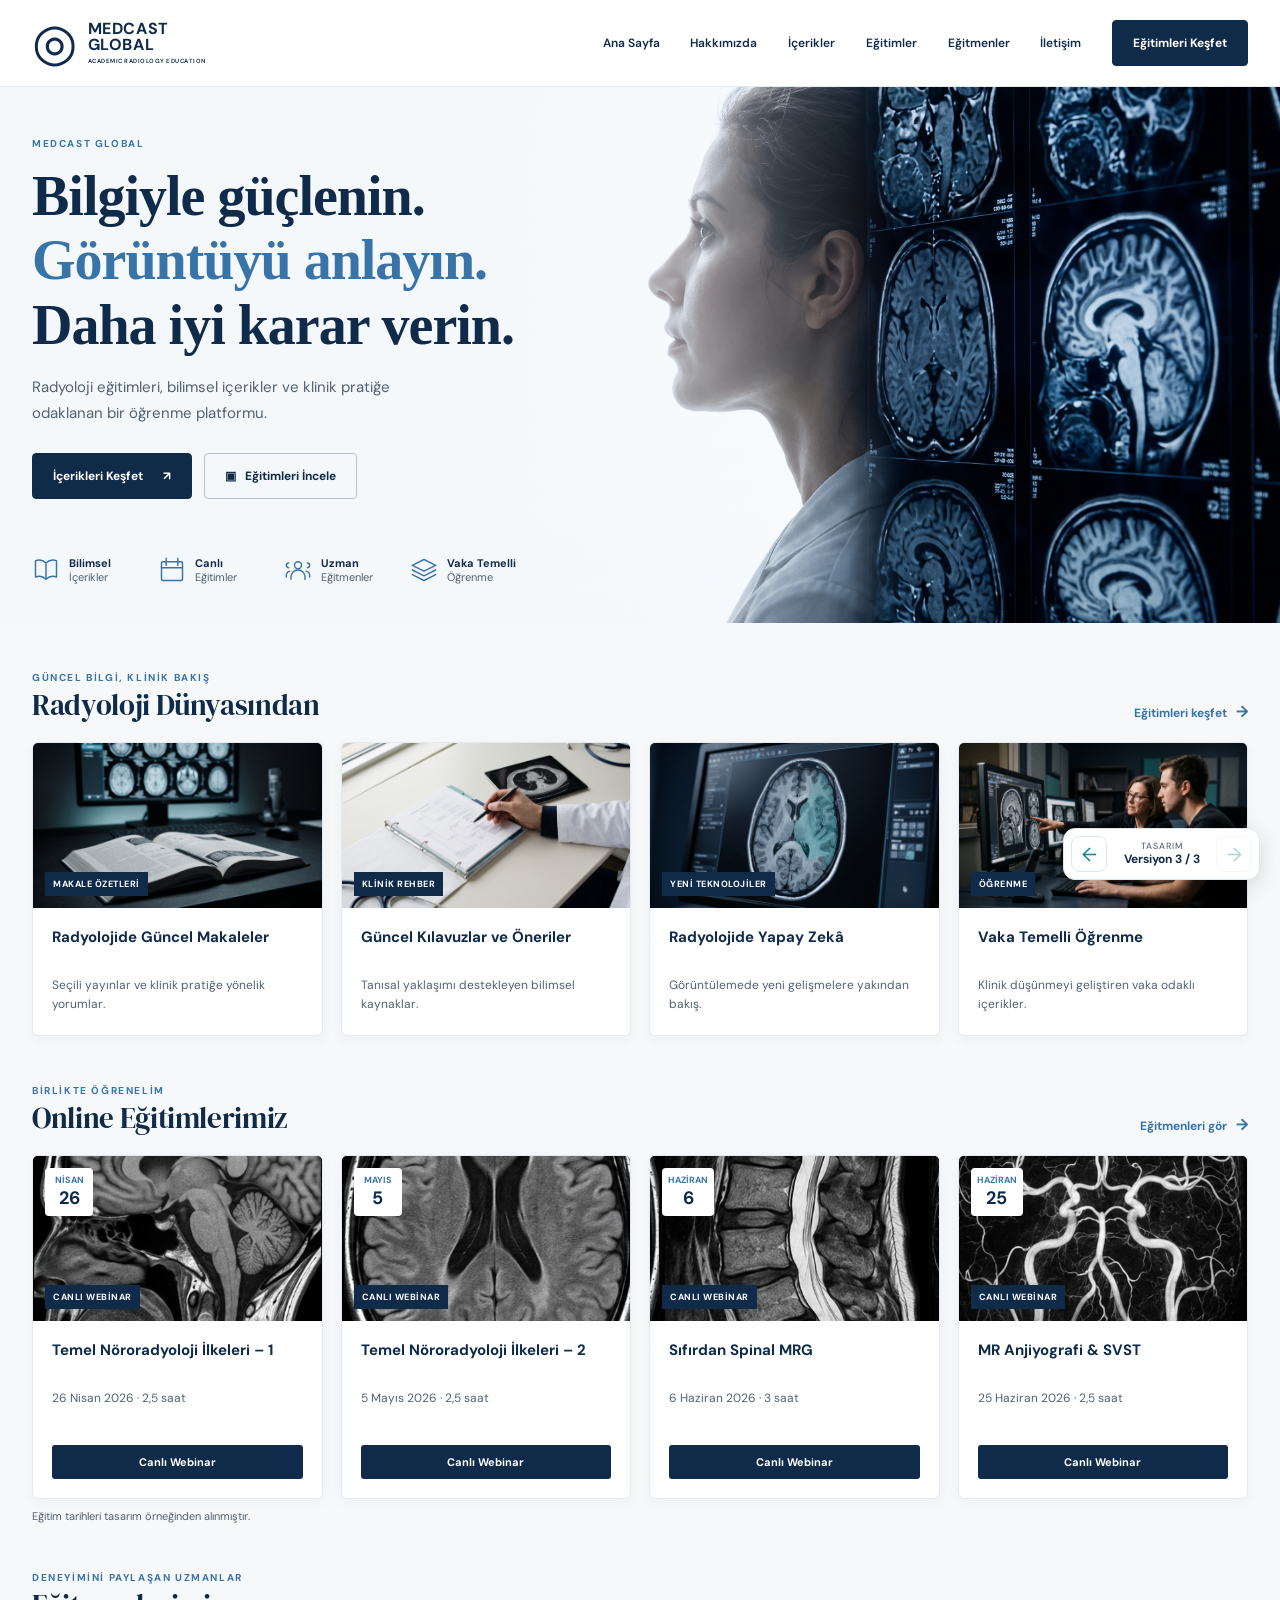
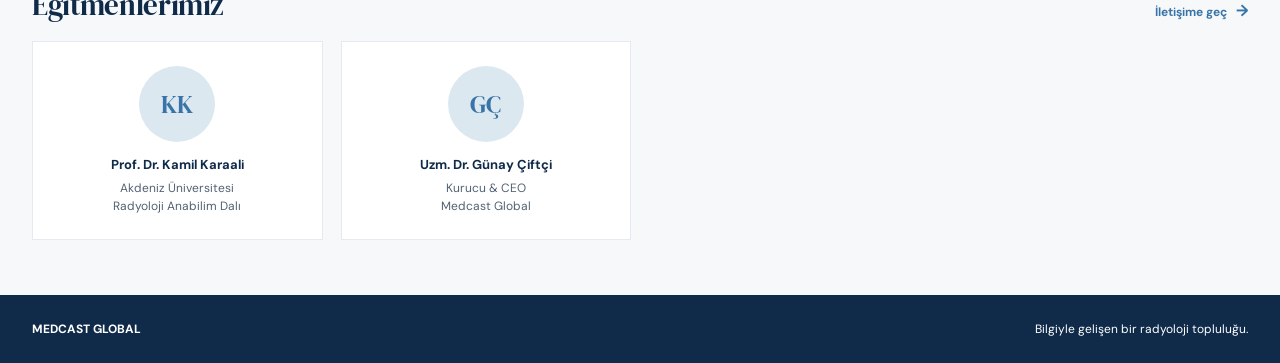
==== frontend/index.html @ 4f2e99a0 "Organize frontend and backend structure" ====
<!doctype html>
<html lang="tr" data-theme="v3">
<head>
  <meta charset="UTF-8">
  <meta name="viewport" content="width=device-width, initial-scale=1">
  <meta name="description" content="Hekimler için bilimsel ve vaka temelli radyoloji eğitimleri.">
  <title>Medcast Global | Akademik Radyoloji Eğitimleri</title>
  <link rel="preconnect" href="https://fonts.googleapis.com">
  <link rel="preconnect" href="https://fonts.gstatic.com" crossorigin>
  <link href="https://fonts.googleapis.com/css2?family=DM+Sans:wght@400;500;600;700&family=DM+Serif+Display:ital@0;1&display=swap" rel="stylesheet">
  <link rel="stylesheet" href="theme.css">
  <link rel="stylesheet" href="styles.css">
  <link rel="stylesheet" href="alternative.css">
</head>
<body>
  <header class="site-header">
    <div class="header-inner shell">
      <a class="brand" href="#anasayfa" aria-label="Medcast Global ana sayfa"><span class="brand-arc"></span><span class="brand-name">Medcast <strong>Global</strong><sup>®</sup></span><span class="brand-subtitle">ACADEMIC RADIOLOGY EDUCATION</span></a>
      <button class="menu-toggle" aria-label="Menüyü aç" aria-expanded="false"><span></span><span></span><span></span></button>
      <nav class="main-nav" aria-label="Ana menü">
        <a class="active" href="#anasayfa">Ana Sayfa</a><a href="#egitimler">Eğitimler <span>⌄</span></a><a href="#vakalar">Vaka Kütüphanesi</a><a href="#icerikler">Bilimsel İçerikler <span>⌄</span></a><a href="#etkinlikler">Etkinlikler <span>⌄</span></a><a href="#egitmenler">Eğitmenler</a><a href="#hakkimizda">Hakkımızda</a>
        <button class="search-toggle" aria-label="Ara"><span class="search-icon"></span></button><a class="button button-outline nav-button" href="#iletisim">Giriş Yap</a><a class="button button-primary nav-button" href="#iletisim">Üye Ol</a>
      </nav>
    </div>
  </header>

  <main id="anasayfa">
    <section class="hero">
      <div class="hero-image" role="img" aria-label="Radyoloji görüntülerini inceleyen hekim"></div>
      <div class="hero-wash"></div>
      <div class="hero-content shell"><div class="hero-copy"><p class="eyebrow">BİLGİDEN KLİNİK DENEYİME</p><h1>Radyolojide<br>Sistematik, Bilimsel ve<br>Vaka Temelli Eğitim</h1><p class="hero-description">Hekimler için, temel bilgiden ileri düzeye,<br>kanıta dayalı ve klinik pratiğe odaklı radyoloji eğitimleri.</p><div class="hero-actions"><a class="button button-primary" href="#egitimler">Eğitim Kataloğunu İncele <span>⟶</span></a><a class="button button-outline" href="#hakkimizda"><span class="play-icon">▷</span> Medcast’i Tanıyın</a></div></div></div>
      <div class="hero-signature"><em>Medcast Global<sup>®</sup></em><span>INTERNATIONAL<br>MEDICAL EDUCATION</span></div>
    </section>

    <section class="benefits" aria-label="Eğitim özellikleri"><div class="benefit-grid shell" id="benefits"></div></section>

    <section class="courses section-shell" id="egitimler"><div class="section-heading"><div><p class="section-kicker">ÖĞRENMEYE DEVAM EDİN</p><h2>Güncel Eğitimlerimiz</h2></div><a class="text-link" href="#course-list">Tüm Eğitimleri Gör <span>⟶</span></a></div><div class="course-wrap"><button class="slider-arrow previous" aria-label="Önceki eğitimler">←</button><div class="course-grid" id="course-list"></div><button class="slider-arrow next" aria-label="Sonraki eğitimler">→</button></div></section>

    <div class="content-grid section-shell">
      <section class="feature-card case-card" id="vakalar"><div class="card-heading"><span class="line-icon" data-icon="folder"></span><h2>Vaka Temelli Öğrenme</h2></div><div class="case-copy"><p>Gerçek klinik vakalarla tanısal düşünme, ayırıcı tanı ve raporlama becerilerinizi geliştirin.</p><a class="text-link" href="#iletisim">Vaka Kütüphanesine Git <span>⟶</span></a></div></section>
      <section class="feature-card events-card" id="etkinlikler"><div class="card-heading"><span class="line-icon" data-icon="calendar"></span><h2>Yaklaşan Etkinlikler</h2></div><div id="event-list"></div></section>
      <section class="feature-card science-card" id="icerikler"><div class="card-heading"><span class="line-icon" data-icon="book"></span><h2>Bilimsel İçerikler</h2></div><div class="science-copy"><ul><li>Seçili Makale Özetleri ve Klinik Yorumlar</li><li>Güncel Kılavuzlar ve Öneriler</li><li>Radyolojide Yapay Zekâ</li><li>Eğitim ve Öğrenme Stratejileri</li></ul><a class="text-link" href="#iletisim">Tüm İçerikleri Gör <span>⟶</span></a></div><div class="journal" aria-hidden="true"><i>Radiology</i><b>AJNR</b><em>RadioGraphics</em></div></section>
      <section class="feature-card teachers-card" id="egitmenler"><div class="card-heading"><span class="line-icon" data-icon="users"></span><h2>Eğitmenlerimiz</h2></div><div class="teacher-list" id="teacher-list"></div></section>
      <section class="feature-card certificate-card" id="hakkimizda"><div class="card-heading"><span class="line-icon" data-icon="award"></span><h2>Akreditasyon &amp; Sertifika</h2></div><p>Eğitimlerimizde katılım belgesi ve/veya<br>başarı sertifikası sunulmaktadır.</p><div class="certificate" aria-hidden="true"><small>Medcast Global</small><strong>Katılım Sertifikası</strong><span>✺</span></div></section>
    </div>
  </main>
  <footer id="iletisim"><div class="section-shell footer-inner"><span>Medcast Global <small>· Academic Radiology Education</small></span><span>Bilgiyle gelişen bir radyoloji topluluğu.</span></div></footer>
  <div class="alternative-site" id="alternative-site">
    <header class="alt-header"><div class="alt-container alt-header-inner">
      <a class="alt-brand" href="#alt-home"><span class="alt-brand-mark" aria-hidden="true">◎</span><span>MEDCAST<br>GLOBAL<small>ACADEMIC RADIOLOGY EDUCATION</small></span></a>
      <button class="alt-menu-toggle" type="button" aria-expanded="false" aria-controls="alt-nav" aria-label="Menüyü aç">☰</button>
      <nav class="alt-nav" id="alt-nav" aria-label="Alternatif ana menü"><a href="#alt-home">Ana Sayfa</a><a href="#alt-about">Hakkımızda</a><a href="#alt-articles">İçerikler</a><a href="#alt-webinars">Eğitimler</a><a href="#alt-faculty">Eğitmenler</a><a href="#alt-contact">İletişim</a><a class="alt-nav-cta" href="#alt-webinars">Eğitimleri Keşfet</a></nav>
    </div></header>
    <main id="alt-home">
      <section class="alt-hero" id="alt-about"><div class="alt-hero-image" role="img" aria-label="Radyoloji görüntülerini inceleyen hekim"></div><div class="alt-hero-overlay"></div><div class="alt-container alt-hero-inner"><div class="alt-hero-copy"><span class="alt-kicker">MEDCAST GLOBAL</span><h1 class="hero-title">Bilgiyle güçlenin.<br><span>Görüntüyü anlayın.</span><br>Daha iyi karar verin.</h1><p>Radyoloji eğitimleri, bilimsel içerikler ve klinik pratiğe odaklanan bir öğrenme platformu.</p><div class="alt-hero-actions"><a class="alt-button" href="#alt-articles">İçerikleri Keşfet <span>↗</span></a><a class="alt-button alt-button-light" href="#alt-webinars">▣ &nbsp; Eğitimleri İncele</a></div><div class="alt-highlights" id="alt-highlights"></div></div></div></section>
      <section class="alt-section alt-container" id="alt-articles"><div class="alt-section-heading"><div><span class="alt-kicker">GÜNCEL BİLGİ, KLİNİK BAKIŞ</span><h2>Radyoloji Dünyasından</h2></div><a href="#alt-webinars">Eğitimleri keşfet <span>→</span></a></div><div class="alt-card-grid" id="alt-article-list"></div></section>
      <section class="alt-section alt-container" id="alt-webinars"><div class="alt-section-heading"><div><span class="alt-kicker">BİRLİKTE ÖĞRENELİM</span><h2>Online Eğitimlerimiz</h2></div><a href="#alt-faculty">Eğitmenleri gör <span>→</span></a></div><div class="alt-card-grid" id="alt-course-list"></div><p class="alt-note">Eğitim tarihleri tasarım örneğinden alınmıştır.</p></section>
      <section class="alt-section alt-container alt-faculty" id="alt-faculty"><div class="alt-section-heading"><div><span class="alt-kicker">DENEYİMİNİ PAYLAŞAN UZMANLAR</span><h2>Eğitmenlerimiz</h2></div><a href="#alt-contact">İletişime geç <span>→</span></a></div><div class="alt-faculty-grid" id="alt-faculty-list"></div></section>
    </main>
    <footer class="alt-footer" id="alt-contact"><div class="alt-container"><strong>MEDCAST GLOBAL</strong><span>Bilgiyle gelişen bir radyoloji topluluğu.</span></div></footer>
  </div>
  <!-- Geçici tasarım karşılaştırma kontrolü -->
  <div class="version-switcher" role="group" aria-label="Tasarım sürümü seçimi">
    <button type="button" class="version-arrow" data-version-direction="-1" aria-label="Önceki sürüm">←</button>
    <div class="version-label"><small>TASARIM</small><strong aria-live="polite" id="version-label">Versiyon 3 / 3</strong></div>
    <button type="button" class="version-arrow" data-version-direction="1" aria-label="Sonraki sürüm">→</button>
  </div>
  <dialog class="search-dialog"><form method="dialog"><button class="close-search" aria-label="Kapat">×</button><label for="site-search">Ne aramıştınız?</label><div class="search-input-wrap"><input id="site-search" type="search" placeholder="Eğitim veya konu ara..." autocomplete="off"><button type="submit" aria-label="Ara">→</button></div><p class="search-hint">Eğitim başlıklarında arama yapın.</p><div class="search-results"></div></form></dialog>
  <script src="data.js"></script><script src="app.js"></script><script src="alternative.js"></script>
</body>
</html>
---- frontend/theme.css ----
/* Renk paleti: Farklı bir tema denemek için yalnızca bu değerleri değiştirin. */
:root {
  --color-heading: #142B45;        /* Başlıklar, menü yazıları ve footer */
  --color-primary: #087F8C;        /* Butonlar, bağlantılar ve aktif alanlar */
  --color-page: #F5F8FA;           /* Sayfa zemini */
  --color-surface: #FFFFFF;        /* Kartlar ve menü zemini */
  --color-text: #475569;           /* Açıklama metinleri */
  --color-border: #DFE7EC;         /* Çizgiler ve kart kenarları */
  --color-tag-background: #E4F3F3; /* Etiket zemini */

  /* Ana renklerden türetilen yardımcı renkler. */
  --color-on-primary: var(--color-surface);
  --color-primary-hover: color-mix(in srgb, var(--color-primary) 85%, var(--color-heading));
  --color-footer-muted: color-mix(in srgb, var(--color-surface) 70%, var(--color-heading));
}

/* Versiyon 1: ?nceki lacivert ve alt?n palet. */
:root[data-theme="v1"] {
  --color-heading: #121A29;
  --color-primary: #0C2342;
  --color-page: #F8F8F6;
  --color-surface: #FFFFFF;
  --color-text: #121A29;
  --color-border: #DEDEDB;
  --color-tag-background: #E4CBA1;
  --color-primary-hover: #1E3C60;
  --color-footer-muted: #BEC9D4;
  --color-accent: #9A8054;
}
---- frontend/styles.css ----
:root{--serif:'DM Serif Display',Georgia,serif;--sans:'DM Sans',Arial,sans-serif}*{box-sizing:border-box}html{scroll-behavior:smooth}body{margin:0;background:var(--color-page);color:var(--color-heading);font-family:var(--sans);font-size:14px}a{color:inherit;text-decoration:none}button,input{font:inherit}button{cursor:pointer}.shell{width:min(100% - 8%,1450px);margin:auto}.section-shell{width:min(100% - 4%,1480px);margin:auto}.site-header{height:76px;background:var(--color-surface);position:relative;z-index:5}.header-inner{height:100%;display:flex;align-items:center;justify-content:space-between;gap:35px}.brand{position:relative;display:flex;flex-direction:column;line-height:1;min-width:290px;padding-left:35px}.brand-arc{position:absolute;width:99px;height:34px;left:0;top:-3px;border-top:2px solid var(--color-primary);border-radius:100% 100% 0 0;transform:rotate(-23deg)}.brand-name{font:31px var(--serif);letter-spacing:-1.7px;white-space:nowrap}.brand-name strong{font-weight:400;color:var(--color-heading)}.brand-name sup{font:10px var(--sans);vertical-align:top;letter-spacing:0;margin-left:2px}.brand-subtitle{font-size:8px;letter-spacing:3.2px;margin-top:2px;white-space:nowrap}.main-nav{display:flex;align-items:center;justify-content:flex-end;gap:clamp(15px,2vw,32px);white-space:nowrap;font-family:Georgia,serif;font-size:13px}.main-nav>a:not(.button){padding:10px 0}.main-nav>a.active{border-bottom:2px solid var(--color-primary)}.main-nav a span{margin-left:3px}.button{display:inline-flex;justify-content:center;align-items:center;gap:14px;min-height:44px;padding:0 20px;border:1px solid var(--color-primary);border-radius:6px;font-family:Georgia,serif;font-weight:bold;font-size:13px;transition:background .2s,color .2s}.button-primary{background:var(--color-primary);color:var(--color-on-primary)}.button-primary:hover{background:var(--color-primary-hover);border-color:var(--color-primary-hover)}.button-outline{background:transparent;color:var(--color-primary);border-color:var(--color-primary)}.button-outline:hover{background:var(--color-tag-background)}.nav-button{min-height:36px;padding:0 17px;font-weight:400}.search-toggle{border:0;background:none;padding:8px}.search-icon{display:block;border:1.5px solid var(--color-heading);width:15px;height:15px;border-radius:50%;position:relative}.search-icon:after{content:'';position:absolute;width:7px;height:1.5px;background:var(--color-heading);transform:rotate(45deg);right:-5px;bottom:-3px}.menu-toggle{display:none}.hero{height:332px;position:relative;overflow:hidden;background:var(--color-page)}.hero-image{position:absolute;inset:0 0 0 34%;background:var(--color-heading) url('assets/radiology-hero.png') center 45%/cover no-repeat}.hero-wash{position:absolute;inset:0;background:linear-gradient(105deg,var(--color-page) 0%,var(--color-page) 33%,color-mix(in srgb, var(--color-page) 96%, transparent) 37%,color-mix(in srgb, var(--color-page) 18%, transparent) 49%,transparent 57%)}.hero-wash:before{content:'';position:absolute;left:-5%;top:-70%;height:180%;width:43%;border:1px solid rgba(255,255,255,.55);border-radius:50%;transform:rotate(35deg)}.hero-content{height:100%;position:relative;display:flex;align-items:center}.hero-copy{padding-left:2.4%;margin-top:-2px}.eyebrow,.section-kicker{font-size:9px;letter-spacing:2.2px;color:var(--color-primary);font-weight:700;margin:0 0 10px}.hero h1{font:clamp(34px,3vw,47px)/.99 var(--serif);letter-spacing:-1px;margin:0 0 18px}.hero-description{color:var(--color-text);font:16px/1.38 Georgia,serif;margin:0 0 22px}.hero-actions{display:flex;gap:14px}.hero-actions .button{min-height:42px}.hero-actions .button span:not(.play-icon){font-size:20px;font-weight:400}.play-icon{border:1px solid;border-radius:50%;width:16px;height:16px;line-height:14px;text-align:center;font-size:10px}.hero-signature{position:absolute;right:4%;bottom:26px;color:#fff;text-align:center;text-shadow:0 1px 5px #101927}.hero-signature em{display:block;font:italic 25px Georgia,serif}.hero-signature sup{font-size:8px}.hero-signature span{display:block;font-size:8px;letter-spacing:2px;line-height:1.6;margin-top:7px}.benefits{background:var(--color-surface);border-bottom:1px solid var(--color-border)}.benefit-grid{display:grid;grid-template-columns:repeat(5,1fr);min-height:77px;align-items:center}.benefit{display:flex;align-items:center;gap:14px;padding:0 22px;border-right:1px solid var(--color-border);min-height:39px}.benefit:first-child{padding-left:0}.benefit:last-child{border:0;padding-right:0}.benefit-icon,.line-icon{color:var(--color-primary);display:inline-flex;flex:none}.benefit-icon svg{width:34px;height:34px}.benefit h3{font:700 13px Georgia,serif;margin:0 0 5px;white-space:nowrap}.benefit p{color:var(--color-text);font:11px Georgia,serif;margin:0;white-space:nowrap}.courses{padding-top:18px}.section-heading{display:flex;justify-content:space-between;align-items:end;margin:0 30px 15px}.section-kicker{display:none}.section-heading h2,.card-heading h2{font:28px/1.05 var(--serif);margin:0;letter-spacing:-.3px}.text-link{color:var(--color-primary);font:700 12px Georgia,serif;white-space:nowrap}.text-link span{font-size:18px;margin-left:7px;font-weight:400}.text-link:hover{text-decoration:underline}.course-wrap{position:relative;margin:0 50px}.course-grid{display:grid;grid-auto-flow:column;grid-auto-columns:calc((100% - 48px)/5);gap:12px;overflow-x:auto;scrollbar-width:none;scroll-snap-type:x mandatory;padding-bottom:8px}.course-grid::-webkit-scrollbar{display:none}.course-card{scroll-snap-align:start;background:var(--color-surface);border:1px solid var(--color-border);border-radius:7px;overflow:hidden;box-shadow:0 3px 8px #00000012;min-width:0}.course-image{height:108px;position:relative;background-color:#171b21;background-image:url('assets/mri-courses.png');background-size:500% auto;background-repeat:no-repeat}.scan-0{background-position:0% center}.scan-1{background-position:25% center}.scan-2{background-position:50% center}.scan-3{background-position:75% center}.scan-4{background-position:100% center}.course-badge{position:absolute;bottom:7px;left:15px;background:var(--color-tag-background);border-radius:20px;padding:4px 12px;color:var(--color-primary);font:10px Georgia,serif}.course-info{padding:10px 15px 13px}.course-info h3{font:18px/1.05 var(--serif);margin:0 0 12px;min-height:39px}.course-meta{color:var(--color-text);display:flex;align-items:center;gap:10px;font:11px Georgia,serif;white-space:nowrap}.course-meta span{display:flex;align-items:center;gap:6px}.course-meta span+span{border-left:1px solid var(--color-border);padding-left:10px}.course-meta svg{width:15px;height:15px;color:var(--color-primary)}.slider-arrow{position:absolute;z-index:1;top:42%;width:34px;height:34px;border:1px solid var(--color-border);background:var(--color-surface);color:var(--color-primary);border-radius:50%;box-shadow:0 2px 5px #0002;font-size:17px}.previous{left:-54px}.next{right:-54px}.content-grid{display:grid;grid-template-columns:1.05fr .93fr 1.32fr;gap:14px;margin-top:19px;margin-bottom:22px}.feature-card{position:relative;overflow:hidden;min-height:150px;border:1px solid var(--color-border);border-radius:8px;background:var(--color-surface);padding:15px 20px}.card-heading{display:flex;align-items:center;gap:15px;position:relative;z-index:1}.card-heading h2{font-size:23px}.line-icon svg{width:25px;height:25px}.case-card{background:linear-gradient(90deg,var(--color-surface) 0%,var(--color-surface) 54%,transparent 85%),url('assets/mri-courses.png') 25% center/auto 180% no-repeat;background-color:var(--color-surface)}.case-copy{position:relative;z-index:1;width:60%;padding-left:41px}.case-copy p,.certificate-card p{color:var(--color-text);font:13px/1.25 Georgia,serif;margin:12px 0 14px}.events-card{padding-bottom:6px}.event-row{display:flex;align-items:center;justify-content:space-between;margin-left:40px;padding:8px 0;border-top:1px solid var(--color-border)}.event-row:first-child{margin-top:8px}.event-row strong{display:block;font:700 14px Georgia,serif}.event-row small{color:var(--color-text);display:block;font:12px Georgia,serif;margin-top:4px}.event-row small i{display:inline-block;height:12px;border-left:1px solid var(--color-border);margin:0 12px;vertical-align:middle}.event-arrow{font-size:25px;font-weight:300}.science-card{background:linear-gradient(105deg,var(--color-surface) 0%,var(--color-surface) 58%,var(--color-tag-background) 100%)}.science-copy{position:relative;z-index:1;padding-left:42px}.science-copy ul{color:var(--color-text);font:12px/1.5 Georgia,serif;padding-left:16px;margin:10px 0 8px}.journal{position:absolute;right:7%;top:23px;width:145px;height:175px;transform:rotate(11deg);background:var(--color-surface);box-shadow:5px 5px 8px #0003;display:flex;flex-direction:column;align-items:center;gap:13px;padding-top:14px;font-family:Georgia,serif}.journal i{font-size:21px}.journal b{font-size:20px;color:var(--color-heading)}.journal em{font-size:15px;color:var(--color-primary)}.teachers-card{grid-column:span 1;min-height:118px}.content-grid .teachers-card{grid-column:1 / 3}.teacher-list{display:flex;gap:45px;margin:5px 0 0 40px}.teacher{display:flex;align-items:center;gap:12px;min-width:0}.avatar{width:62px;height:62px;border-radius:50%;background:linear-gradient(135deg,var(--color-tag-background),var(--color-primary));color:var(--color-on-primary);display:grid;place-items:center;font:22px var(--serif);flex:none}.teacher strong{font:700 13px Georgia,serif}.teacher p{color:var(--color-text);font:12px/1.2 Georgia,serif;margin:4px 0 0}.certificate-card{grid-column:3;min-height:118px;background:linear-gradient(112deg,var(--color-surface) 0%,var(--color-surface) 55%,var(--color-heading) 55%,var(--color-heading) 100%)}.certificate-card p{margin:12px 0 0 40px}.certificate{position:absolute;right:9%;top:13px;background:var(--color-surface);border:4px double var(--color-primary);width:165px;height:115px;transform:rotate(-8deg);box-shadow:0 2px 8px #0004;display:flex;flex-direction:column;align-items:center;padding:10px;color:var(--color-heading);font-family:Georgia,serif}.certificate small{font-size:8px;font-style:italic}.certificate strong{font-size:12px;margin-top:12px}.certificate span{font-size:25px;color:var(--color-primary);margin-top:8px}footer{background:var(--color-heading);color:var(--color-on-primary);padding:22px 0}.footer-inner{display:flex;justify-content:space-between;gap:20px;font:12px Georgia,serif}.footer-inner small{color:var(--color-footer-muted)}.search-dialog{background:var(--color-surface);color:var(--color-heading);border:0;border-radius:10px;padding:35px;max-width:560px;width:calc(100% - 32px);box-shadow:0 20px 80px #0004}.search-dialog::backdrop{background:#101a28b5}.search-dialog label{display:block;font:28px var(--serif);margin-bottom:20px}.close-search{position:absolute;right:20px;top:12px;border:0;background:none;font-size:30px}.search-input-wrap{display:flex;border-bottom:1px solid var(--color-border)}.search-input-wrap input{border:0;outline:0;padding:12px 0;width:100%;font-size:16px}.search-input-wrap button{background:none;border:0;font-size:24px}.search-hint,.search-results p{color:var(--color-text);font-size:12px}.search-results a{display:flex;justify-content:space-between;padding:10px 0;border-bottom:1px solid var(--color-border)}.menu-toggle{border:0;background:none}
@media(max-width:1300px){.shell{width:94%}.header-inner{gap:15px}.brand{min-width:240px;padding-left:25px}.brand-name{font-size:26px}.brand-subtitle{font-size:7px;letter-spacing:2.5px}.main-nav{gap:15px;font-size:12px}.benefit{padding:0 12px;gap:8px}.benefit p{font-size:10px}.benefit h3{font-size:12px}.benefit-icon svg{width:28px}.course-meta{font-size:10px;gap:6px}.course-meta span+span{padding-left:6px}.course-info{padding:10px}.course-info h3{font-size:16px}.journal{right:2%}.science-copy{padding-left:30px}.science-copy ul{font-size:11px}}
@media(max-width:1000px){.site-header{height:68px}.menu-toggle{display:flex;flex-direction:column;gap:5px;padding:10px}.menu-toggle span{width:24px;height:2px;background:var(--color-heading)}.main-nav{display:none;position:absolute;top:68px;left:0;right:0;background:var(--color-surface);padding:20px 5%;box-shadow:0 10px 20px #0002;flex-wrap:wrap;justify-content:flex-start}.menu-open .main-nav{display:flex}.hero{height:340px}.hero-image{left:28%}.hero-wash{background:linear-gradient(90deg,var(--color-page) 0%,var(--color-page) 35%,color-mix(in srgb, var(--color-page) 85%, transparent) 49%,transparent 75%)}.benefit-grid{grid-template-columns:repeat(3,1fr);gap:15px;padding:15px 0}.benefit{border:0!important;padding:0!important}.course-grid{grid-auto-columns:calc((100% - 24px)/3)}.content-grid{grid-template-columns:1fr 1fr}.science-card{grid-column:span 2}.content-grid .teachers-card{grid-column:span 1}.teacher-list{gap:12px;flex-direction:column}.certificate-card{grid-column:span 1}.certificate{right:5%;opacity:.7}}
@media(max-width:600px){.shell,.section-shell{width:calc(100% - 32px)}.hero{height:auto;min-height:540px;display:flex;align-items:flex-start}.hero-image{inset:210px 0 0;background-position:58% center}.hero-wash{background:linear-gradient(180deg,var(--color-page) 0%,var(--color-page) 38%,color-mix(in srgb, var(--color-page) 20%, transparent) 65%,transparent 80%)}.hero-content{height:auto;padding-top:34px}.hero-copy{padding:0}.hero h1{font-size:35px}.hero-description{font-size:14px}.hero-description br{display:none}.hero-actions{gap:8px;flex-wrap:wrap}.hero-actions .button{font-size:11px;padding:0 12px}.hero-signature{bottom:20px}.benefit-grid{grid-template-columns:1fr 1fr;gap:18px}.benefit h3{white-space:normal}.benefit p{white-space:normal;line-height:1.3}.benefit-icon svg{width:25px;height:25px}.courses{padding-top:25px}.section-heading{margin:0 0 14px;align-items:center}.section-heading h2{font-size:25px}.section-heading .text-link{font-size:11px}.course-wrap{margin:0}.course-grid{grid-auto-columns:78%;gap:12px}.course-image{height:135px}.course-info h3{font-size:19px}.course-meta{font-size:12px}.slider-arrow{display:none}.content-grid{grid-template-columns:1fr;gap:12px;margin-top:16px}.feature-card,.science-card,.content-grid .teachers-card,.certificate-card{grid-column:auto;min-height:150px}.teacher-list{flex-direction:row;flex-wrap:wrap}.science-card{min-height:175px}.card-heading h2{font-size:22px}.certificate-card{min-height:150px}.footer-inner{flex-direction:column}.case-copy{width:70%}}

/* Versiyon 1'in ?zg?n dekoratif renkleri. */
[data-theme="v1"] .brand-arc { border-top-color: #A78450; }
[data-theme="v1"] .brand-name strong { color: #0C2342; }
[data-theme="v1"] .main-nav > a.active { border-bottom-color: #121A29; }
[data-theme="v1"] .button-outline { color: #121A29; border-color: #363C43; }
[data-theme="v1"] .button-outline:hover { background: #E8E7E3; }
[data-theme="v1"] .eyebrow, [data-theme="v1"] .section-kicker,
[data-theme="v1"] .benefit-icon, [data-theme="v1"] .line-icon { color: var(--color-accent); }
[data-theme="v1"] .text-link { color: #121A29; }
[data-theme="v1"] .course-meta svg { color: #826B46; }
[data-theme="v1"] .course-badge { color: #29251F; }
[data-theme="v1"] .hero-wash { background: linear-gradient(105deg,#F1F0ED 0%,#F1F0ED 33%,rgba(241,240,237,.96) 37%,rgba(241,240,237,.18) 49%,transparent 57%); }
[data-theme="v1"] .feature-card { background-color: #F8F8F7; }
[data-theme="v1"] .case-card { background: linear-gradient(90deg,#F1F0ED 0%,#F1F0ED 54%,transparent 85%),url('assets/mri-courses.png') 25% center/auto 180% no-repeat; background-color:#E5E4E1; }
[data-theme="v1"] .science-card { background: linear-gradient(105deg,#F7F7F6 0%,#F7F7F6 58%,#D8D8D7 100%); }
[data-theme="v1"] .certificate-card { background: linear-gradient(112deg,#EEEDEB 0%,#EEEDEB 55%,#182A3E 55%,#10243A 100%); }
[data-theme="v1"] .certificate { background:#FAF8F2; border-color:#B29B70; color:#38352F; }
[data-theme="v1"] .certificate span { color:#B69A59; }
[data-theme="v1"] .avatar { background:linear-gradient(135deg,#E1E0DC,#B9B8B4); }
[data-theme="v1"] .journal { background:#F0F0ED; }
[data-theme="v1"] .journal b { color:#34465B; }
[data-theme="v1"] .journal em { color:#9E4E49; }
[data-theme="v1"] footer { background:#0C2342; }
@media(max-width:1000px) { [data-theme="v1"] .hero-wash { background:linear-gradient(90deg,#F1F0ED 0%,#F1F0ED 35%,rgba(241,240,237,.85) 49%,transparent 75%); } }
@media(max-width:600px) { [data-theme="v1"] .hero-wash { background:linear-gradient(180deg,#F1F0ED 0%,#F1F0ED 38%,rgba(241,240,237,.2) 65%,transparent 80%); } }

/* Ge?ici s?r?m kar??la?t?rma kontrol?. */
.version-switcher{position:fixed;right:20px;bottom:20px;z-index:10;display:flex;align-items:center;gap:12px;padding:7px;background:var(--color-surface);color:var(--color-heading);border:1px solid var(--color-border);border-radius:12px;box-shadow:0 5px 22px #0002;font-family:var(--sans)}
.version-arrow{width:36px;height:36px;border:1px solid var(--color-border);border-radius:8px;background:var(--color-surface);color:var(--color-primary);font-size:19px;line-height:1}
.version-arrow:hover:not(:disabled){background:var(--color-tag-background)}
.version-arrow:disabled{opacity:.35;cursor:default}
.version-arrow:focus-visible{outline:2px solid var(--color-primary);outline-offset:2px}
.version-label{min-width:85px;text-align:center;line-height:1.25}
.version-label small{display:block;color:var(--color-text);font-size:9px;letter-spacing:1px}
.version-label strong{display:block;font-size:12px}
@media(max-width:600px){.version-switcher{right:12px;bottom:12px}}
---- frontend/alternative.css ----
/* Versiyon 3: ayrı tasarım. Ana palet ve yerleşim burada düzenlenebilir. */
:root[data-theme="v3"] {
  --alt-navy: #102b4a;
  --alt-blue: #3974a8;
  --alt-background: #f6f8fa;
  --alt-surface: #ffffff;
  --alt-text: #526272;
  --alt-border: #e4eaf0;
}
.alternative-site { display:none; }
[data-theme="v3"] body > .site-header,
[data-theme="v3"] body > #anasayfa,
[data-theme="v3"] body > #iletisim { display:none; }
[data-theme="v3"] .alternative-site { display:block; background:var(--alt-background); color:var(--alt-navy); }
.alt-container { width:min(100% - 64px, 1360px); margin-inline:auto; }
.alt-header { background:var(--alt-surface); border-bottom:1px solid var(--alt-border); position:relative; z-index:2; }
.alt-header-inner { min-height:86px; display:flex; align-items:center; justify-content:space-between; gap:40px; }
.alt-brand { display:flex; align-items:center; gap:10px; color:var(--alt-navy); font:700 16px/.95 var(--sans); letter-spacing:.6px; }
.alt-brand-mark { font:52px/.8 Georgia,serif; }
.alt-brand small { display:block; font:600 6px var(--sans); letter-spacing:.5px; margin-top:5px; white-space:nowrap; }
.alt-nav { display:flex; align-items:center; gap:clamp(16px,2.4vw,36px); font:600 12px var(--sans); }
.alt-nav a:not(.alt-nav-cta):hover { color:var(--alt-blue); }
.alt-nav-cta,.alt-button { display:inline-flex; align-items:center; justify-content:center; gap:20px; background:var(--alt-navy); color:#fff; padding:14px 20px; border:1px solid var(--alt-navy); border-radius:4px; font:700 12px var(--sans); }
.alt-nav-cta:hover,.alt-button:hover { background:var(--alt-blue); border-color:var(--alt-blue); }
.alt-menu-toggle { display:none; }
.alt-hero { position:relative; min-height:535px; overflow:hidden; background:#f1f5f8; }
.alt-hero-image { position:absolute; inset:0 0 0 34%; background:var(--alt-navy) url('assets/banner-v3.jpg') center/cover no-repeat; }
.alt-hero-overlay { position:absolute; inset:0; background:linear-gradient(90deg,#f5f8fa 0%,#f5f8fa 31%,rgba(245,248,250,.95) 39%,rgba(245,248,250,.25) 59%,transparent 70%); }
.alt-hero-inner { min-height:535px; position:relative; display:flex; align-items:center; }
.alt-hero-copy { max-width:630px; padding:50px 0 38px; }
.alt-kicker { display:block; color:var(--alt-blue); font:700 10px var(--sans); letter-spacing:1.6px; margin-bottom:14px; }
.alt-hero .hero-title { margin:0 0 18px; font-family:Georgia,"Times New Roman",serif; font-weight:700; font-size:56px; line-height:1.15; letter-spacing:-1px; }
.alt-hero h1 span { color:var(--alt-blue); }
.alt-hero-copy > p { max-width:425px; margin:0 0 27px; color:var(--alt-text); font:15px/1.7 var(--sans); }
.alt-hero-actions { display:flex; flex-wrap:wrap; gap:12px; }
.alt-button-light { background:transparent; color:var(--alt-navy); border-color:#b8c5d1; }
.alt-button-light:hover { color:#fff; }
.alt-highlights { display:grid; grid-template-columns:repeat(4,1fr); gap:20px; margin-top:57px; }
.alt-highlight { display:flex; align-items:center; gap:9px; min-width:0; }
.alt-highlight svg { width:28px; height:28px; flex:none; color:var(--alt-blue); }
.alt-highlight strong,.alt-highlight span { display:block; font:700 11px/1.3 var(--sans); }
.alt-highlight span { font-weight:400; color:var(--alt-text); }
.alt-section { padding-top:48px; }
.alt-section-heading { display:flex; justify-content:space-between; align-items:end; gap:20px; margin-bottom:20px; }
.alt-section-heading .alt-kicker { margin-bottom:6px; }
.alt-section-heading h2 { font:29px/1.1 var(--serif); margin:0; letter-spacing:-.35px; }
.alt-section-heading > a { font:700 12px var(--sans); color:var(--alt-blue); white-space:nowrap; }
.alt-section-heading > a span { margin-left:6px; font-size:16px; }
.alt-card-grid { display:grid; grid-template-columns:repeat(4,minmax(0,1fr)); gap:18px; }
.alt-card { overflow:hidden; background:var(--alt-surface); border:1px solid var(--alt-border); border-radius:6px; box-shadow:0 4px 14px #18354b0a; }
.alt-card-image { height:165px; position:relative; background-color:var(--alt-navy); background-image:url('assets/mri-courses.png'); background-size:500% auto; background-repeat:no-repeat; }
.alt-article-image { background-image:none; }
.alt-article-image img { display:block; width:100%; height:100%; object-fit:cover; }
.alt-image-label { position:absolute; bottom:12px; left:12px; padding:6px 8px; background:#102b4a; color:#fff; font:700 9px var(--sans); letter-spacing:.5px; }
.alt-card-body { padding:19px; }
.alt-card-body h3 { min-height:39px; margin:0 0 10px; font:700 15px/1.35 var(--sans); }
.alt-card-body p { min-height:40px; margin:0; color:var(--alt-text); font:12px/1.6 var(--sans); }
.alt-date { position:absolute; top:12px; left:12px; min-width:48px; padding:6px; background:#fff; color:var(--alt-blue); border-radius:4px; text-align:center; text-transform:uppercase; font:700 9px var(--sans); }
.alt-date strong { display:block; color:var(--alt-navy); font-size:18px; }
.alt-course-button { display:block; margin-top:16px; padding:10px; border-radius:3px; background:var(--alt-navy); color:white; text-align:center; font:700 11px var(--sans); }
.alt-note { margin:10px 0 0; color:var(--alt-text); font-size:11px; }
.alt-faculty { padding-bottom:55px; }
.alt-faculty-grid { display:grid; grid-template-columns:repeat(4,minmax(0,1fr)); gap:18px; }
.alt-faculty-card { padding:24px 16px; background:var(--alt-surface); border:1px solid var(--alt-border); text-align:center; }
.alt-avatar { display:grid; place-items:center; width:76px; height:76px; margin:0 auto 14px; border-radius:50%; background:#dce8f0; color:var(--alt-blue); font:25px var(--serif); }
.alt-faculty-card h3 { font:700 13px var(--sans); margin:0 0 6px; }
.alt-faculty-card p { color:var(--alt-text); font:12px/1.5 var(--sans); margin:0; }
.alt-footer { padding:26px 0; background:var(--alt-navy); color:white; }
.alt-footer > div { display:flex; justify-content:space-between; gap:20px; font:12px var(--sans); }
@media(max-width:1000px) {
  .alt-header-inner { min-height:72px; }
  .alt-menu-toggle { display:block; background:none; border:0; color:var(--alt-navy); font-size:24px; }
  .alt-nav { display:none; position:absolute; top:100%; left:0; right:0; padding:20px 32px; background:var(--alt-surface); box-shadow:0 10px 20px #0002; flex-wrap:wrap; }
  .alt-menu-toggle[aria-expanded="true"] + .alt-nav { display:flex; }
  .alt-card-grid { grid-template-columns:repeat(2,minmax(0,1fr)); }
  .alt-faculty-grid { grid-template-columns:repeat(2,minmax(0,1fr)); }
  .alt-hero-overlay { background:linear-gradient(90deg,#f5f8fa 0%,#f5f8fa 35%,rgba(245,248,250,.92) 50%,rgba(245,248,250,.05) 82%); }
}
@media(max-width:600px) {
  .alt-container { width:calc(100% - 36px); }
  .alt-hero,.alt-hero-inner { min-height:660px; }
  .alt-hero-inner { align-items:flex-start; }
  .alt-hero-image { inset:260px 0 0; background-position:60% center; }
  .alt-hero-overlay { background:linear-gradient(180deg,#f5f8fa 0%,#f5f8fa 37%,rgba(245,248,250,.55) 57%,rgba(245,248,250,.9) 80%,#f5f8fa 100%); }
  .alt-hero-copy { padding-top:36px; width:100%; }
  .alt-hero .hero-title { font-size:37px; }
  .alt-hero-copy > p { font-size:13px; }
  .alt-button { font-size:11px; padding:12px; }
  .alt-highlights { position:absolute; left:0; right:0; bottom:28px; grid-template-columns:repeat(2,1fr); margin:0; gap:14px; }
  .alt-section { padding-top:36px; }
  .alt-section-heading h2 { font-size:24px; }
  .alt-section-heading > a { font-size:10px; }
  .alt-card-grid { gap:10px; }
  .alt-card-image { height:110px; }
  .alt-card-body { padding:12px; }
  .alt-card-body h3 { font-size:13px; }
  .alt-card-body p { font-size:11px; }
  .alt-faculty { padding-bottom:40px; }
  .alt-footer > div { flex-direction:column; }
}
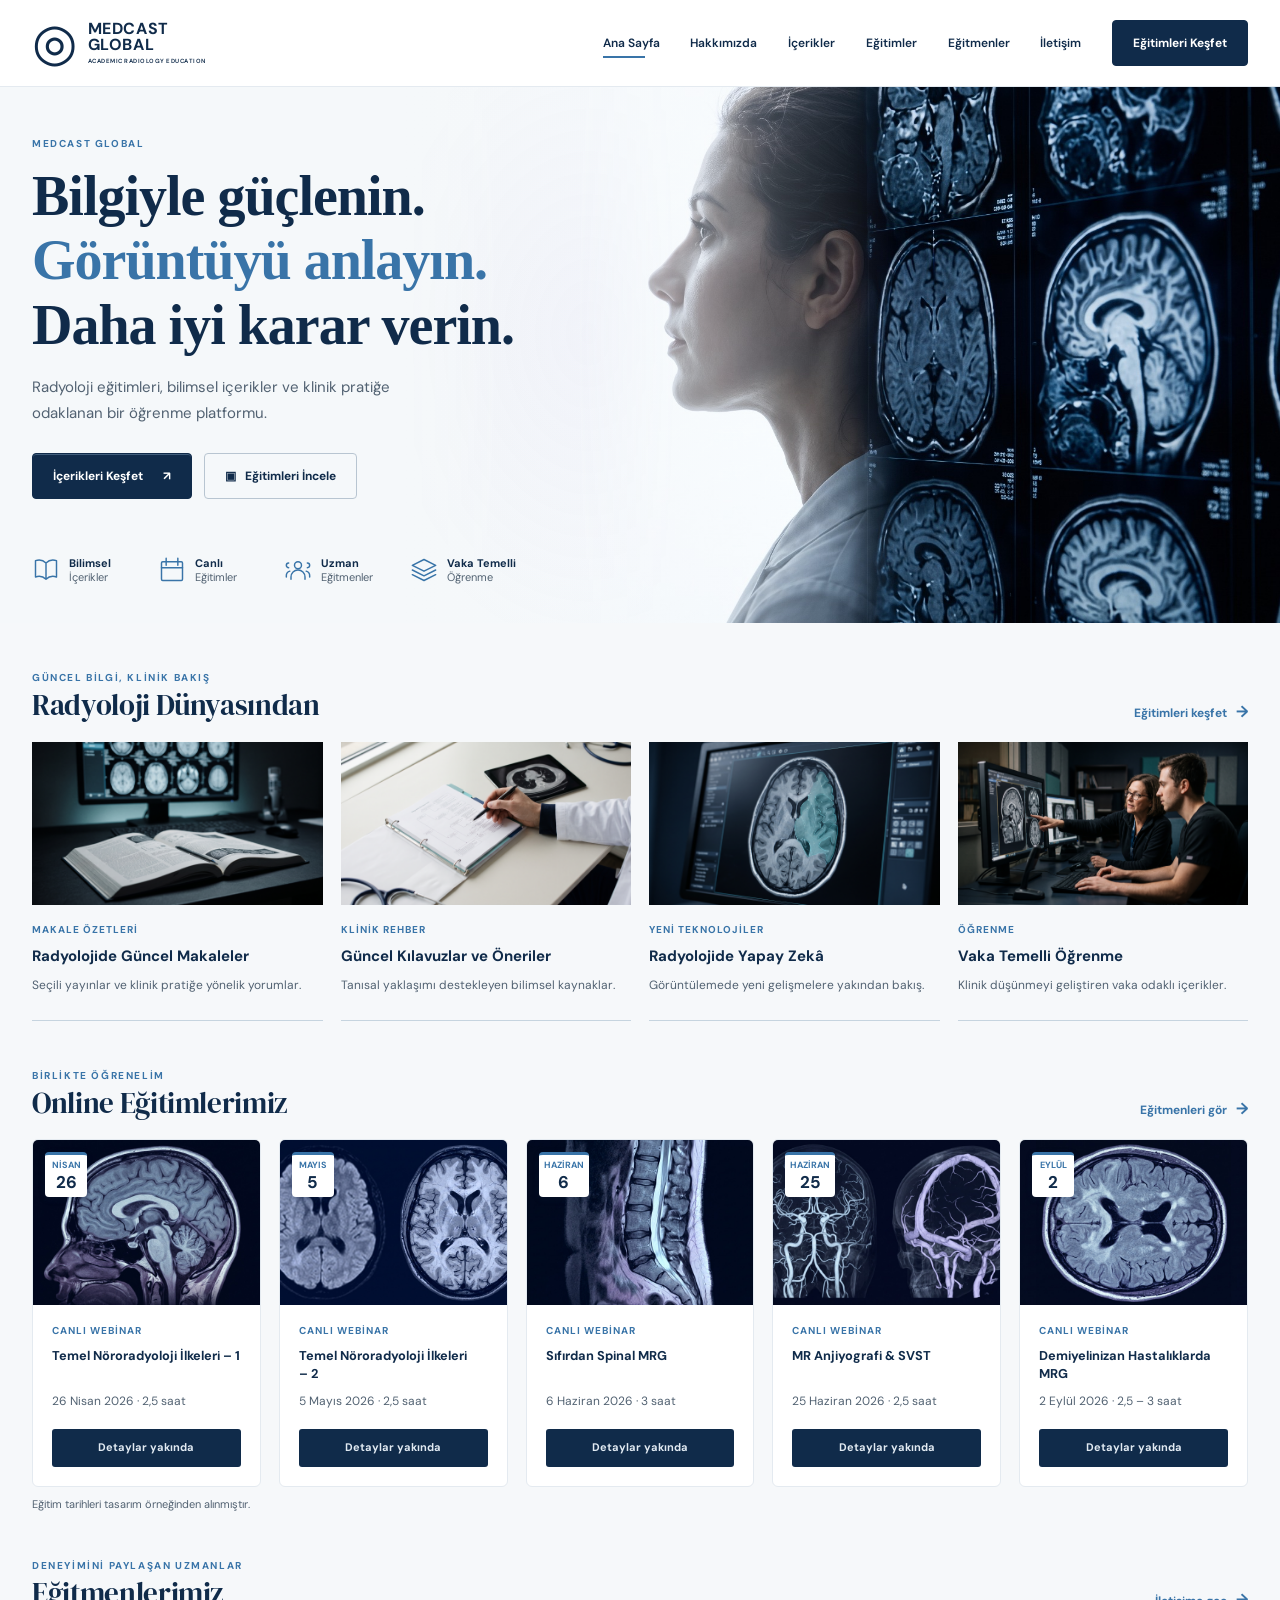
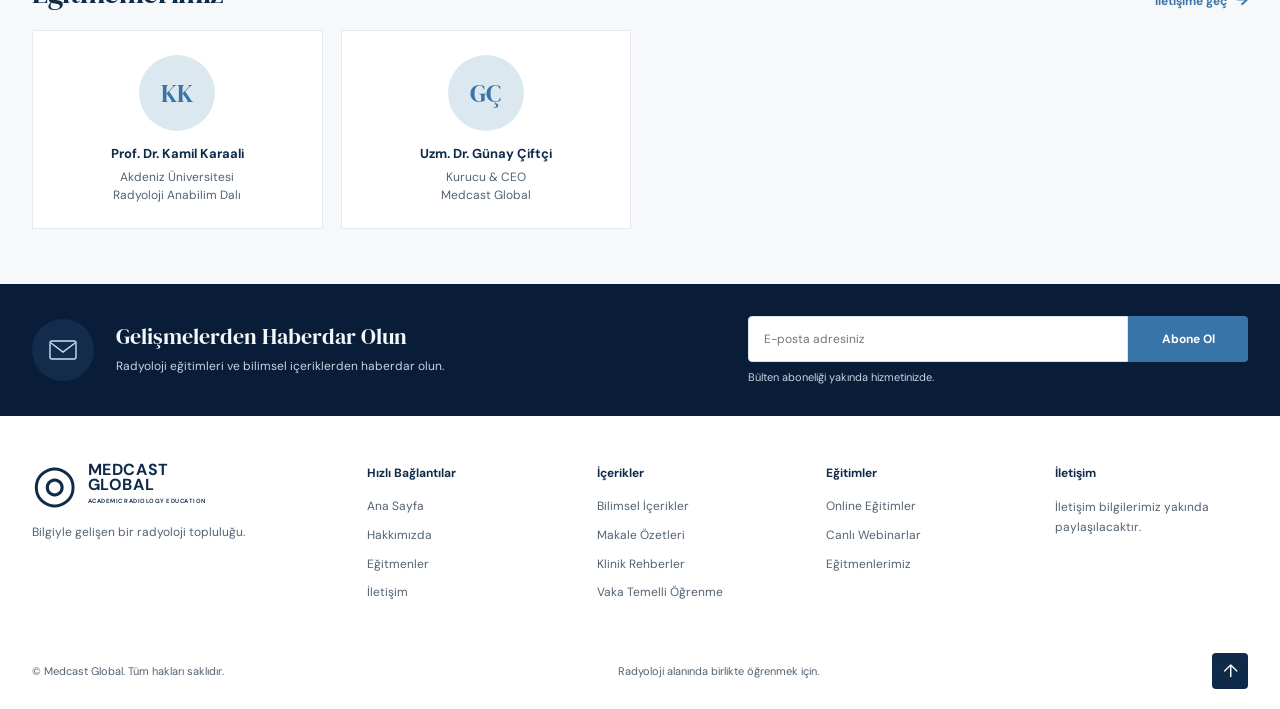
==== commit 500f13bf: "Ana sayfa tasarımını ve alt bilgiyi güncelle" ====
--- a/frontend/index.html
+++ b/frontend/index.html
@@ -49,21 +49,38 @@
     <header class="alt-header"><div class="alt-container alt-header-inner">
       <a class="alt-brand" href="#alt-home"><span class="alt-brand-mark" aria-hidden="true">◎</span><span>MEDCAST<br>GLOBAL<small>ACADEMIC RADIOLOGY EDUCATION</small></span></a>
       <button class="alt-menu-toggle" type="button" aria-expanded="false" aria-controls="alt-nav" aria-label="Menüyü aç">☰</button>
-      <nav class="alt-nav" id="alt-nav" aria-label="Alternatif ana menü"><a href="#alt-home">Ana Sayfa</a><a href="#alt-about">Hakkımızda</a><a href="#alt-articles">İçerikler</a><a href="#alt-webinars">Eğitimler</a><a href="#alt-faculty">Eğitmenler</a><a href="#alt-contact">İletişim</a><a class="alt-nav-cta" href="#alt-webinars">Eğitimleri Keşfet</a></nav>
+      <nav class="alt-nav" id="alt-nav" aria-label="Alternatif ana menü"><a href="#alt-home" aria-current="location">Ana Sayfa</a><a href="#alt-about">Hakkımızda</a><a href="#alt-articles">İçerikler</a><a href="#alt-webinars">Eğitimler</a><a href="#alt-faculty">Eğitmenler</a><a href="#alt-contact">İletişim</a><a class="alt-nav-cta" href="#alt-webinars">Eğitimleri Keşfet</a></nav>
     </div></header>
     <main id="alt-home">
-      <section class="alt-hero" id="alt-about"><div class="alt-hero-image" role="img" aria-label="Radyoloji görüntülerini inceleyen hekim"></div><div class="alt-hero-overlay"></div><div class="alt-container alt-hero-inner"><div class="alt-hero-copy"><span class="alt-kicker">MEDCAST GLOBAL</span><h1 class="hero-title">Bilgiyle güçlenin.<br><span>Görüntüyü anlayın.</span><br>Daha iyi karar verin.</h1><p>Radyoloji eğitimleri, bilimsel içerikler ve klinik pratiğe odaklanan bir öğrenme platformu.</p><div class="alt-hero-actions"><a class="alt-button" href="#alt-articles">İçerikleri Keşfet <span>↗</span></a><a class="alt-button alt-button-light" href="#alt-webinars">▣ &nbsp; Eğitimleri İncele</a></div><div class="alt-highlights" id="alt-highlights"></div></div></div></section>
+      <section class="alt-hero" id="alt-about"><div class="alt-hero-image" role="img" aria-label="Radyoloji görüntülerini inceleyen hekim"><div class="alt-scan-mask" aria-hidden="true"><span class="alt-scan-line"></span></div></div><div class="alt-hero-overlay"></div><div class="alt-container alt-hero-inner"><div class="alt-hero-copy"><span class="alt-kicker">MEDCAST GLOBAL</span><h1 class="hero-title">Bilgiyle güçlenin.<br><span class="hero-title-emphasis">Görüntüyü anlayın.</span><br>Daha iyi karar verin.</h1><p>Radyoloji eğitimleri, bilimsel içerikler ve klinik pratiğe odaklanan bir öğrenme platformu.</p><div class="alt-hero-actions"><a class="alt-button alt-button-primary" href="#alt-articles">İçerikleri Keşfet <span aria-hidden="true">↗</span></a><a class="alt-button alt-button-light" href="#alt-webinars">▣ &nbsp; Eğitimleri İncele</a></div><div class="alt-highlights" id="alt-highlights"></div></div></div></section>
       <section class="alt-section alt-container" id="alt-articles"><div class="alt-section-heading"><div><span class="alt-kicker">GÜNCEL BİLGİ, KLİNİK BAKIŞ</span><h2>Radyoloji Dünyasından</h2></div><a href="#alt-webinars">Eğitimleri keşfet <span>→</span></a></div><div class="alt-card-grid" id="alt-article-list"></div></section>
-      <section class="alt-section alt-container" id="alt-webinars"><div class="alt-section-heading"><div><span class="alt-kicker">BİRLİKTE ÖĞRENELİM</span><h2>Online Eğitimlerimiz</h2></div><a href="#alt-faculty">Eğitmenleri gör <span>→</span></a></div><div class="alt-card-grid" id="alt-course-list"></div><p class="alt-note">Eğitim tarihleri tasarım örneğinden alınmıştır.</p></section>
+      <section class="alt-section alt-webinars" id="alt-webinars"><div class="alt-container"><div class="alt-section-heading"><div><span class="alt-kicker">BİRLİKTE ÖĞRENELİM</span><h2>Online Eğitimlerimiz</h2></div><a href="#alt-faculty">Eğitmenleri gör <span>→</span></a></div><div class="alt-card-grid" id="alt-course-list"></div><p class="alt-note">Eğitim tarihleri tasarım örneğinden alınmıştır.</p></div></section>
       <section class="alt-section alt-container alt-faculty" id="alt-faculty"><div class="alt-section-heading"><div><span class="alt-kicker">DENEYİMİNİ PAYLAŞAN UZMANLAR</span><h2>Eğitmenlerimiz</h2></div><a href="#alt-contact">İletişime geç <span>→</span></a></div><div class="alt-faculty-grid" id="alt-faculty-list"></div></section>
     </main>
-    <footer class="alt-footer" id="alt-contact"><div class="alt-container"><strong>MEDCAST GLOBAL</strong><span>Bilgiyle gelişen bir radyoloji topluluğu.</span></div></footer>
-  </div>
-  <!-- Geçici tasarım karşılaştırma kontrolü -->
-  <div class="version-switcher" role="group" aria-label="Tasarım sürümü seçimi">
-    <button type="button" class="version-arrow" data-version-direction="-1" aria-label="Önceki sürüm">←</button>
-    <div class="version-label"><small>TASARIM</small><strong aria-live="polite" id="version-label">Versiyon 3 / 3</strong></div>
-    <button type="button" class="version-arrow" data-version-direction="1" aria-label="Sonraki sürüm">→</button>
+    <section class="alt-newsletter" aria-labelledby="newsletter-title">
+      <div class="alt-container alt-newsletter-inner">
+        <div class="alt-newsletter-intro">
+          <span class="alt-newsletter-icon" aria-hidden="true"><svg viewBox="0 0 32 32" fill="none" stroke="currentColor" stroke-width="1.4"><rect x="3" y="7" width="26" height="18" rx="2"/><path d="m4 9 12 9L28 9"/></svg></span>
+          <div><h2 id="newsletter-title">Gelişmelerden Haberdar Olun</h2><p>Radyoloji eğitimleri ve bilimsel içeriklerden haberdar olun.</p></div>
+        </div>
+        <div class="alt-newsletter-signup" aria-describedby="newsletter-status">
+          <div class="alt-newsletter-fields"><label class="visually-hidden" for="newsletter-email">E-posta adresiniz</label><input id="newsletter-email" type="email" placeholder="E-posta adresiniz" disabled><button type="button" disabled>Abone Ol</button></div>
+          <p id="newsletter-status">Bülten aboneliği yakında hizmetinizde.</p>
+        </div>
+      </div>
+    </section>
+    <footer class="alt-footer" id="alt-contact">
+      <div class="alt-container">
+        <div class="alt-footer-grid">
+          <div class="alt-footer-brand"><a class="alt-brand" href="#alt-home"><span class="alt-brand-mark" aria-hidden="true">◎</span><span>MEDCAST<br>GLOBAL<small>ACADEMIC RADIOLOGY EDUCATION</small></span></a><p>Bilgiyle gelişen bir radyoloji topluluğu.</p></div>
+          <nav class="alt-footer-column" aria-label="Hızlı bağlantılar"><h2>Hızlı Bağlantılar</h2><a href="#alt-home">Ana Sayfa</a><a href="#alt-about">Hakkımızda</a><a href="#alt-faculty">Eğitmenler</a><a href="#alt-contact">İletişim</a></nav>
+          <nav class="alt-footer-column" aria-label="İçerikler"><h2>İçerikler</h2><a href="#alt-articles">Bilimsel İçerikler</a><a href="#alt-articles">Makale Özetleri</a><a href="#alt-articles">Klinik Rehberler</a><a href="#alt-articles">Vaka Temelli Öğrenme</a></nav>
+          <nav class="alt-footer-column" aria-label="Eğitimler"><h2>Eğitimler</h2><a href="#alt-webinars">Online Eğitimler</a><a href="#alt-webinars">Canlı Webinarlar</a><a href="#alt-faculty">Eğitmenlerimiz</a></nav>
+          <div class="alt-footer-column"><h2>İletişim</h2><p>İletişim bilgilerimiz yakında paylaşılacaktır.</p></div>
+        </div>
+        <div class="alt-footer-bottom"><small>© Medcast Global. Tüm hakları saklıdır.</small><span>Radyoloji alanında birlikte öğrenmek için.</span><a href="#alt-home" class="alt-back-to-top" aria-label="Sayfanın başına dön">↑</a></div>
+      </div>
+    </footer>
   </div>
   <dialog class="search-dialog"><form method="dialog"><button class="close-search" aria-label="Kapat">×</button><label for="site-search">Ne aramıştınız?</label><div class="search-input-wrap"><input id="site-search" type="search" placeholder="Eğitim veya konu ara..." autocomplete="off"><button type="submit" aria-label="Ara">→</button></div><p class="search-hint">Eğitim başlıklarında arama yapın.</p><div class="search-results"></div></form></dialog>
   <script src="data.js"></script><script src="app.js"></script><script src="alternative.js"></script>
--- a/frontend/styles.css
+++ b/frontend/styles.css
@@ -1,4 +1,4 @@
-:root{--serif:'DM Serif Display',Georgia,serif;--sans:'DM Sans',Arial,sans-serif}*{box-sizing:border-box}html{scroll-behavior:smooth}body{margin:0;background:var(--color-page);color:var(--color-heading);font-family:var(--sans);font-size:14px}a{color:inherit;text-decoration:none}button,input{font:inherit}button{cursor:pointer}.shell{width:min(100% - 8%,1450px);margin:auto}.section-shell{width:min(100% - 4%,1480px);margin:auto}.site-header{height:76px;background:var(--color-surface);position:relative;z-index:5}.header-inner{height:100%;display:flex;align-items:center;justify-content:space-between;gap:35px}.brand{position:relative;display:flex;flex-direction:column;line-height:1;min-width:290px;padding-left:35px}.brand-arc{position:absolute;width:99px;height:34px;left:0;top:-3px;border-top:2px solid var(--color-primary);border-radius:100% 100% 0 0;transform:rotate(-23deg)}.brand-name{font:31px var(--serif);letter-spacing:-1.7px;white-space:nowrap}.brand-name strong{font-weight:400;color:var(--color-heading)}.brand-name sup{font:10px var(--sans);vertical-align:top;letter-spacing:0;margin-left:2px}.brand-subtitle{font-size:8px;letter-spacing:3.2px;margin-top:2px;white-space:nowrap}.main-nav{display:flex;align-items:center;justify-content:flex-end;gap:clamp(15px,2vw,32px);white-space:nowrap;font-family:Georgia,serif;font-size:13px}.main-nav>a:not(.button){padding:10px 0}.main-nav>a.active{border-bottom:2px solid var(--color-primary)}.main-nav a span{margin-left:3px}.button{display:inline-flex;justify-content:center;align-items:center;gap:14px;min-height:44px;padding:0 20px;border:1px solid var(--color-primary);border-radius:6px;font-family:Georgia,serif;font-weight:bold;font-size:13px;transition:background .2s,color .2s}.button-primary{background:var(--color-primary);color:var(--color-on-primary)}.button-primary:hover{background:var(--color-primary-hover);border-color:var(--color-primary-hover)}.button-outline{background:transparent;color:var(--color-primary);border-color:var(--color-primary)}.button-outline:hover{background:var(--color-tag-background)}.nav-button{min-height:36px;padding:0 17px;font-weight:400}.search-toggle{border:0;background:none;padding:8px}.search-icon{display:block;border:1.5px solid var(--color-heading);width:15px;height:15px;border-radius:50%;position:relative}.search-icon:after{content:'';position:absolute;width:7px;height:1.5px;background:var(--color-heading);transform:rotate(45deg);right:-5px;bottom:-3px}.menu-toggle{display:none}.hero{height:332px;position:relative;overflow:hidden;background:var(--color-page)}.hero-image{position:absolute;inset:0 0 0 34%;background:var(--color-heading) url('assets/radiology-hero.png') center 45%/cover no-repeat}.hero-wash{position:absolute;inset:0;background:linear-gradient(105deg,var(--color-page) 0%,var(--color-page) 33%,color-mix(in srgb, var(--color-page) 96%, transparent) 37%,color-mix(in srgb, var(--color-page) 18%, transparent) 49%,transparent 57%)}.hero-wash:before{content:'';position:absolute;left:-5%;top:-70%;height:180%;width:43%;border:1px solid rgba(255,255,255,.55);border-radius:50%;transform:rotate(35deg)}.hero-content{height:100%;position:relative;display:flex;align-items:center}.hero-copy{padding-left:2.4%;margin-top:-2px}.eyebrow,.section-kicker{font-size:9px;letter-spacing:2.2px;color:var(--color-primary);font-weight:700;margin:0 0 10px}.hero h1{font:clamp(34px,3vw,47px)/.99 var(--serif);letter-spacing:-1px;margin:0 0 18px}.hero-description{color:var(--color-text);font:16px/1.38 Georgia,serif;margin:0 0 22px}.hero-actions{display:flex;gap:14px}.hero-actions .button{min-height:42px}.hero-actions .button span:not(.play-icon){font-size:20px;font-weight:400}.play-icon{border:1px solid;border-radius:50%;width:16px;height:16px;line-height:14px;text-align:center;font-size:10px}.hero-signature{position:absolute;right:4%;bottom:26px;color:#fff;text-align:center;text-shadow:0 1px 5px #101927}.hero-signature em{display:block;font:italic 25px Georgia,serif}.hero-signature sup{font-size:8px}.hero-signature span{display:block;font-size:8px;letter-spacing:2px;line-height:1.6;margin-top:7px}.benefits{background:var(--color-surface);border-bottom:1px solid var(--color-border)}.benefit-grid{display:grid;grid-template-columns:repeat(5,1fr);min-height:77px;align-items:center}.benefit{display:flex;align-items:center;gap:14px;padding:0 22px;border-right:1px solid var(--color-border);min-height:39px}.benefit:first-child{padding-left:0}.benefit:last-child{border:0;padding-right:0}.benefit-icon,.line-icon{color:var(--color-primary);display:inline-flex;flex:none}.benefit-icon svg{width:34px;height:34px}.benefit h3{font:700 13px Georgia,serif;margin:0 0 5px;white-space:nowrap}.benefit p{color:var(--color-text);font:11px Georgia,serif;margin:0;white-space:nowrap}.courses{padding-top:18px}.section-heading{display:flex;justify-content:space-between;align-items:end;margin:0 30px 15px}.section-kicker{display:none}.section-heading h2,.card-heading h2{font:28px/1.05 var(--serif);margin:0;letter-spacing:-.3px}.text-link{color:var(--color-primary);font:700 12px Georgia,serif;white-space:nowrap}.text-link span{font-size:18px;margin-left:7px;font-weight:400}.text-link:hover{text-decoration:underline}.course-wrap{position:relative;margin:0 50px}.course-grid{display:grid;grid-auto-flow:column;grid-auto-columns:calc((100% - 48px)/5);gap:12px;overflow-x:auto;scrollbar-width:none;scroll-snap-type:x mandatory;padding-bottom:8px}.course-grid::-webkit-scrollbar{display:none}.course-card{scroll-snap-align:start;background:var(--color-surface);border:1px solid var(--color-border);border-radius:7px;overflow:hidden;box-shadow:0 3px 8px #00000012;min-width:0}.course-image{height:108px;position:relative;background-color:#171b21;background-image:url('assets/mri-courses.png');background-size:500% auto;background-repeat:no-repeat}.scan-0{background-position:0% center}.scan-1{background-position:25% center}.scan-2{background-position:50% center}.scan-3{background-position:75% center}.scan-4{background-position:100% center}.course-badge{position:absolute;bottom:7px;left:15px;background:var(--color-tag-background);border-radius:20px;padding:4px 12px;color:var(--color-primary);font:10px Georgia,serif}.course-info{padding:10px 15px 13px}.course-info h3{font:18px/1.05 var(--serif);margin:0 0 12px;min-height:39px}.course-meta{color:var(--color-text);display:flex;align-items:center;gap:10px;font:11px Georgia,serif;white-space:nowrap}.course-meta span{display:flex;align-items:center;gap:6px}.course-meta span+span{border-left:1px solid var(--color-border);padding-left:10px}.course-meta svg{width:15px;height:15px;color:var(--color-primary)}.slider-arrow{position:absolute;z-index:1;top:42%;width:34px;height:34px;border:1px solid var(--color-border);background:var(--color-surface);color:var(--color-primary);border-radius:50%;box-shadow:0 2px 5px #0002;font-size:17px}.previous{left:-54px}.next{right:-54px}.content-grid{display:grid;grid-template-columns:1.05fr .93fr 1.32fr;gap:14px;margin-top:19px;margin-bottom:22px}.feature-card{position:relative;overflow:hidden;min-height:150px;border:1px solid var(--color-border);border-radius:8px;background:var(--color-surface);padding:15px 20px}.card-heading{display:flex;align-items:center;gap:15px;position:relative;z-index:1}.card-heading h2{font-size:23px}.line-icon svg{width:25px;height:25px}.case-card{background:linear-gradient(90deg,var(--color-surface) 0%,var(--color-surface) 54%,transparent 85%),url('assets/mri-courses.png') 25% center/auto 180% no-repeat;background-color:var(--color-surface)}.case-copy{position:relative;z-index:1;width:60%;padding-left:41px}.case-copy p,.certificate-card p{color:var(--color-text);font:13px/1.25 Georgia,serif;margin:12px 0 14px}.events-card{padding-bottom:6px}.event-row{display:flex;align-items:center;justify-content:space-between;margin-left:40px;padding:8px 0;border-top:1px solid var(--color-border)}.event-row:first-child{margin-top:8px}.event-row strong{display:block;font:700 14px Georgia,serif}.event-row small{color:var(--color-text);display:block;font:12px Georgia,serif;margin-top:4px}.event-row small i{display:inline-block;height:12px;border-left:1px solid var(--color-border);margin:0 12px;vertical-align:middle}.event-arrow{font-size:25px;font-weight:300}.science-card{background:linear-gradient(105deg,var(--color-surface) 0%,var(--color-surface) 58%,var(--color-tag-background) 100%)}.science-copy{position:relative;z-index:1;padding-left:42px}.science-copy ul{color:var(--color-text);font:12px/1.5 Georgia,serif;padding-left:16px;margin:10px 0 8px}.journal{position:absolute;right:7%;top:23px;width:145px;height:175px;transform:rotate(11deg);background:var(--color-surface);box-shadow:5px 5px 8px #0003;display:flex;flex-direction:column;align-items:center;gap:13px;padding-top:14px;font-family:Georgia,serif}.journal i{font-size:21px}.journal b{font-size:20px;color:var(--color-heading)}.journal em{font-size:15px;color:var(--color-primary)}.teachers-card{grid-column:span 1;min-height:118px}.content-grid .teachers-card{grid-column:1 / 3}.teacher-list{display:flex;gap:45px;margin:5px 0 0 40px}.teacher{display:flex;align-items:center;gap:12px;min-width:0}.avatar{width:62px;height:62px;border-radius:50%;background:linear-gradient(135deg,var(--color-tag-background),var(--color-primary));color:var(--color-on-primary);display:grid;place-items:center;font:22px var(--serif);flex:none}.teacher strong{font:700 13px Georgia,serif}.teacher p{color:var(--color-text);font:12px/1.2 Georgia,serif;margin:4px 0 0}.certificate-card{grid-column:3;min-height:118px;background:linear-gradient(112deg,var(--color-surface) 0%,var(--color-surface) 55%,var(--color-heading) 55%,var(--color-heading) 100%)}.certificate-card p{margin:12px 0 0 40px}.certificate{position:absolute;right:9%;top:13px;background:var(--color-surface);border:4px double var(--color-primary);width:165px;height:115px;transform:rotate(-8deg);box-shadow:0 2px 8px #0004;display:flex;flex-direction:column;align-items:center;padding:10px;color:var(--color-heading);font-family:Georgia,serif}.certificate small{font-size:8px;font-style:italic}.certificate strong{font-size:12px;margin-top:12px}.certificate span{font-size:25px;color:var(--color-primary);margin-top:8px}footer{background:var(--color-heading);color:var(--color-on-primary);padding:22px 0}.footer-inner{display:flex;justify-content:space-between;gap:20px;font:12px Georgia,serif}.footer-inner small{color:var(--color-footer-muted)}.search-dialog{background:var(--color-surface);color:var(--color-heading);border:0;border-radius:10px;padding:35px;max-width:560px;width:calc(100% - 32px);box-shadow:0 20px 80px #0004}.search-dialog::backdrop{background:#101a28b5}.search-dialog label{display:block;font:28px var(--serif);margin-bottom:20px}.close-search{position:absolute;right:20px;top:12px;border:0;background:none;font-size:30px}.search-input-wrap{display:flex;border-bottom:1px solid var(--color-border)}.search-input-wrap input{border:0;outline:0;padding:12px 0;width:100%;font-size:16px}.search-input-wrap button{background:none;border:0;font-size:24px}.search-hint,.search-results p{color:var(--color-text);font-size:12px}.search-results a{display:flex;justify-content:space-between;padding:10px 0;border-bottom:1px solid var(--color-border)}.menu-toggle{border:0;background:none}
+:root{--serif:'DM Serif Display',Georgia,serif;--sans:'DM Sans',Arial,sans-serif}*{box-sizing:border-box}html{scroll-behavior:smooth}body{margin:0;background:var(--color-page);color:var(--color-heading);font-family:var(--sans);font-size:14px}a{color:inherit;text-decoration:none}button,input{font:inherit}button{cursor:pointer}.shell{width:min(100% - 8%,1450px);margin:auto}.section-shell{width:min(100% - 4%,1480px);margin:auto}.site-header{height:76px;background:var(--color-surface);position:relative;z-index:5}.header-inner{height:100%;display:flex;align-items:center;justify-content:space-between;gap:35px}.brand{position:relative;display:flex;flex-direction:column;line-height:1;min-width:290px;padding-left:35px}.brand-arc{position:absolute;width:99px;height:34px;left:0;top:-3px;border-top:2px solid var(--color-primary);border-radius:100% 100% 0 0;transform:rotate(-23deg)}.brand-name{font:31px var(--serif);letter-spacing:-1.7px;white-space:nowrap}.brand-name strong{font-weight:400;color:var(--color-heading)}.brand-name sup{font:10px var(--sans);vertical-align:top;letter-spacing:0;margin-left:2px}.brand-subtitle{font-size:8px;letter-spacing:3.2px;margin-top:2px;white-space:nowrap}.main-nav{display:flex;align-items:center;justify-content:flex-end;gap:clamp(15px,2vw,32px);white-space:nowrap;font-family:Georgia,serif;font-size:13px}.main-nav>a:not(.button){padding:10px 0}.main-nav>a.active{border-bottom:2px solid var(--color-primary)}.main-nav a span{margin-left:3px}.button{display:inline-flex;justify-content:center;align-items:center;gap:14px;min-height:44px;padding:0 20px;border:1px solid var(--color-primary);border-radius:6px;font-family:Georgia,serif;font-weight:bold;font-size:13px;transition:background .2s,color .2s}.button-primary{background:var(--color-primary);color:var(--color-on-primary)}.button-primary:hover{background:var(--color-primary-hover);border-color:var(--color-primary-hover)}.button-outline{background:transparent;color:var(--color-primary);border-color:var(--color-primary)}.button-outline:hover{background:var(--color-tag-background)}.nav-button{min-height:36px;padding:0 17px;font-weight:400}.search-toggle{border:0;background:none;padding:8px}.search-icon{display:block;border:1.5px solid var(--color-heading);width:15px;height:15px;border-radius:50%;position:relative}.search-icon:after{content:'';position:absolute;width:7px;height:1.5px;background:var(--color-heading);transform:rotate(45deg);right:-5px;bottom:-3px}.menu-toggle{display:none}.hero{height:332px;position:relative;overflow:hidden;background:var(--color-page)}.hero-image{position:absolute;inset:0 0 0 34%;background:var(--color-heading) url('assets/radiology-hero.png') center 45%/cover no-repeat}.hero-wash{position:absolute;inset:0;background:linear-gradient(105deg,var(--color-page) 0%,var(--color-page) 33%,color-mix(in srgb, var(--color-page) 96%, transparent) 37%,color-mix(in srgb, var(--color-page) 18%, transparent) 49%,transparent 57%)}.hero-wash:before{content:'';position:absolute;left:-5%;top:-70%;height:180%;width:43%;border:1px solid rgba(255,255,255,.55);border-radius:50%;transform:rotate(35deg)}.hero-content{height:100%;position:relative;display:flex;align-items:center}.hero-copy{padding-left:2.4%;margin-top:-2px}.eyebrow,.section-kicker{font-size:9px;letter-spacing:2.2px;color:var(--color-primary);font-weight:700;margin:0 0 10px}.hero h1{font:clamp(34px,3vw,47px)/.99 var(--serif);letter-spacing:-1px;margin:0 0 18px}.hero-description{color:var(--color-text);font:16px/1.38 Georgia,serif;margin:0 0 22px}.hero-actions{display:flex;gap:14px}.hero-actions .button{min-height:42px}.hero-actions .button span:not(.play-icon){font-size:20px;font-weight:400}.play-icon{border:1px solid;border-radius:50%;width:16px;height:16px;line-height:14px;text-align:center;font-size:10px}.hero-signature{position:absolute;right:4%;bottom:26px;color:#fff;text-align:center;text-shadow:0 1px 5px #101927}.hero-signature em{display:block;font:italic 25px Georgia,serif}.hero-signature sup{font-size:8px}.hero-signature span{display:block;font-size:8px;letter-spacing:2px;line-height:1.6;margin-top:7px}.benefits{background:var(--color-surface);border-bottom:1px solid var(--color-border)}.benefit-grid{display:grid;grid-template-columns:repeat(5,1fr);min-height:77px;align-items:center}.benefit{display:flex;align-items:center;gap:14px;padding:0 22px;border-right:1px solid var(--color-border);min-height:39px}.benefit:first-child{padding-left:0}.benefit:last-child{border:0;padding-right:0}.benefit-icon,.line-icon{color:var(--color-primary);display:inline-flex;flex:none}.benefit-icon svg{width:34px;height:34px}.benefit h3{font:700 13px Georgia,serif;margin:0 0 5px;white-space:nowrap}.benefit p{color:var(--color-text);font:11px Georgia,serif;margin:0;white-space:nowrap}.courses{padding-top:18px}.section-heading{display:flex;justify-content:space-between;align-items:end;margin:0 30px 15px}.section-kicker{display:none}.section-heading h2,.card-heading h2{font:28px/1.05 var(--serif);margin:0;letter-spacing:-.3px}.text-link{color:var(--color-primary);font:700 12px Georgia,serif;white-space:nowrap}.text-link span{font-size:18px;margin-left:7px;font-weight:400}.text-link:hover{text-decoration:underline}.course-wrap{position:relative;margin:0 50px}.course-grid{display:grid;grid-auto-flow:column;grid-auto-columns:calc((100% - 48px)/5);gap:12px;overflow-x:auto;scrollbar-width:none;scroll-snap-type:x mandatory;padding-bottom:8px}.course-grid::-webkit-scrollbar{display:none}.course-card{scroll-snap-align:start;background:var(--color-surface);border:1px solid var(--color-border);border-radius:7px;overflow:hidden;box-shadow:0 3px 8px #00000012;min-width:0}.course-image{height:108px;position:relative;background-color:#171b21;background-image:none}.scan-0{background-position:0% center}.scan-1{background-position:25% center}.scan-2{background-position:50% center}.scan-3{background-position:75% center}.scan-4{background-position:100% center}.course-badge{position:absolute;bottom:7px;left:15px;background:var(--color-tag-background);border-radius:20px;padding:4px 12px;color:var(--color-primary);font:10px Georgia,serif}.course-info{padding:10px 15px 13px}.course-info h3{font:18px/1.05 var(--serif);margin:0 0 12px;min-height:39px}.course-meta{color:var(--color-text);display:flex;align-items:center;gap:10px;font:11px Georgia,serif;white-space:nowrap}.course-meta span{display:flex;align-items:center;gap:6px}.course-meta span+span{border-left:1px solid var(--color-border);padding-left:10px}.course-meta svg{width:15px;height:15px;color:var(--color-primary)}.slider-arrow{position:absolute;z-index:1;top:42%;width:34px;height:34px;border:1px solid var(--color-border);background:var(--color-surface);color:var(--color-primary);border-radius:50%;box-shadow:0 2px 5px #0002;font-size:17px}.previous{left:-54px}.next{right:-54px}.content-grid{display:grid;grid-template-columns:1.05fr .93fr 1.32fr;gap:14px;margin-top:19px;margin-bottom:22px}.feature-card{position:relative;overflow:hidden;min-height:150px;border:1px solid var(--color-border);border-radius:8px;background:var(--color-surface);padding:15px 20px}.card-heading{display:flex;align-items:center;gap:15px;position:relative;z-index:1}.card-heading h2{font-size:23px}.line-icon svg{width:25px;height:25px}.case-card{background:linear-gradient(90deg,var(--color-surface) 0%,var(--color-surface) 54%,transparent 85%),url('assets/article-cases.jpg') right center/auto 100% no-repeat;background-color:var(--color-surface)}.case-copy{position:relative;z-index:1;width:60%;padding-left:41px}.case-copy p,.certificate-card p{color:var(--color-text);font:13px/1.25 Georgia,serif;margin:12px 0 14px}.events-card{padding-bottom:6px}.event-row{display:flex;align-items:center;justify-content:space-between;margin-left:40px;padding:8px 0;border-top:1px solid var(--color-border)}.event-row:first-child{margin-top:8px}.event-row strong{display:block;font:700 14px Georgia,serif}.event-row small{color:var(--color-text);display:block;font:12px Georgia,serif;margin-top:4px}.event-row small i{display:inline-block;height:12px;border-left:1px solid var(--color-border);margin:0 12px;vertical-align:middle}.event-arrow{font-size:25px;font-weight:300}.science-card{background:linear-gradient(105deg,var(--color-surface) 0%,var(--color-surface) 58%,var(--color-tag-background) 100%)}.science-copy{position:relative;z-index:1;padding-left:42px}.science-copy ul{color:var(--color-text);font:12px/1.5 Georgia,serif;padding-left:16px;margin:10px 0 8px}.journal{position:absolute;right:7%;top:23px;width:145px;height:175px;transform:rotate(11deg);background:var(--color-surface);box-shadow:5px 5px 8px #0003;display:flex;flex-direction:column;align-items:center;gap:13px;padding-top:14px;font-family:Georgia,serif}.journal i{font-size:21px}.journal b{font-size:20px;color:var(--color-heading)}.journal em{font-size:15px;color:var(--color-primary)}.teachers-card{grid-column:span 1;min-height:118px}.content-grid .teachers-card{grid-column:1 / 3}.teacher-list{display:flex;gap:45px;margin:5px 0 0 40px}.teacher{display:flex;align-items:center;gap:12px;min-width:0}.avatar{width:62px;height:62px;border-radius:50%;background:linear-gradient(135deg,var(--color-tag-background),var(--color-primary));color:var(--color-on-primary);display:grid;place-items:center;font:22px var(--serif);flex:none}.teacher strong{font:700 13px Georgia,serif}.teacher p{color:var(--color-text);font:12px/1.2 Georgia,serif;margin:4px 0 0}.certificate-card{grid-column:3;min-height:118px;background:linear-gradient(112deg,var(--color-surface) 0%,var(--color-surface) 55%,var(--color-heading) 55%,var(--color-heading) 100%)}.certificate-card p{margin:12px 0 0 40px}.certificate{position:absolute;right:9%;top:13px;background:var(--color-surface);border:4px double var(--color-primary);width:165px;height:115px;transform:rotate(-8deg);box-shadow:0 2px 8px #0004;display:flex;flex-direction:column;align-items:center;padding:10px;color:var(--color-heading);font-family:Georgia,serif}.certificate small{font-size:8px;font-style:italic}.certificate strong{font-size:12px;margin-top:12px}.certificate span{font-size:25px;color:var(--color-primary);margin-top:8px}footer{background:var(--color-heading);color:var(--color-on-primary);padding:22px 0}.footer-inner{display:flex;justify-content:space-between;gap:20px;font:12px Georgia,serif}.footer-inner small{color:var(--color-footer-muted)}.search-dialog{background:var(--color-surface);color:var(--color-heading);border:0;border-radius:10px;padding:35px;max-width:560px;width:calc(100% - 32px);box-shadow:0 20px 80px #0004}.search-dialog::backdrop{background:#101a28b5}.search-dialog label{display:block;font:28px var(--serif);margin-bottom:20px}.close-search{position:absolute;right:20px;top:12px;border:0;background:none;font-size:30px}.search-input-wrap{display:flex;border-bottom:1px solid var(--color-border)}.search-input-wrap input{border:0;outline:0;padding:12px 0;width:100%;font-size:16px}.search-input-wrap button{background:none;border:0;font-size:24px}.search-hint,.search-results p{color:var(--color-text);font-size:12px}.search-results a{display:flex;justify-content:space-between;padding:10px 0;border-bottom:1px solid var(--color-border)}.menu-toggle{border:0;background:none}
 @media(max-width:1300px){.shell{width:94%}.header-inner{gap:15px}.brand{min-width:240px;padding-left:25px}.brand-name{font-size:26px}.brand-subtitle{font-size:7px;letter-spacing:2.5px}.main-nav{gap:15px;font-size:12px}.benefit{padding:0 12px;gap:8px}.benefit p{font-size:10px}.benefit h3{font-size:12px}.benefit-icon svg{width:28px}.course-meta{font-size:10px;gap:6px}.course-meta span+span{padding-left:6px}.course-info{padding:10px}.course-info h3{font-size:16px}.journal{right:2%}.science-copy{padding-left:30px}.science-copy ul{font-size:11px}}
 @media(max-width:1000px){.site-header{height:68px}.menu-toggle{display:flex;flex-direction:column;gap:5px;padding:10px}.menu-toggle span{width:24px;height:2px;background:var(--color-heading)}.main-nav{display:none;position:absolute;top:68px;left:0;right:0;background:var(--color-surface);padding:20px 5%;box-shadow:0 10px 20px #0002;flex-wrap:wrap;justify-content:flex-start}.menu-open .main-nav{display:flex}.hero{height:340px}.hero-image{left:28%}.hero-wash{background:linear-gradient(90deg,var(--color-page) 0%,var(--color-page) 35%,color-mix(in srgb, var(--color-page) 85%, transparent) 49%,transparent 75%)}.benefit-grid{grid-template-columns:repeat(3,1fr);gap:15px;padding:15px 0}.benefit{border:0!important;padding:0!important}.course-grid{grid-auto-columns:calc((100% - 24px)/3)}.content-grid{grid-template-columns:1fr 1fr}.science-card{grid-column:span 2}.content-grid .teachers-card{grid-column:span 1}.teacher-list{gap:12px;flex-direction:column}.certificate-card{grid-column:span 1}.certificate{right:5%;opacity:.7}}
 @media(max-width:600px){.shell,.section-shell{width:calc(100% - 32px)}.hero{height:auto;min-height:540px;display:flex;align-items:flex-start}.hero-image{inset:210px 0 0;background-position:58% center}.hero-wash{background:linear-gradient(180deg,var(--color-page) 0%,var(--color-page) 38%,color-mix(in srgb, var(--color-page) 20%, transparent) 65%,transparent 80%)}.hero-content{height:auto;padding-top:34px}.hero-copy{padding:0}.hero h1{font-size:35px}.hero-description{font-size:14px}.hero-description br{display:none}.hero-actions{gap:8px;flex-wrap:wrap}.hero-actions .button{font-size:11px;padding:0 12px}.hero-signature{bottom:20px}.benefit-grid{grid-template-columns:1fr 1fr;gap:18px}.benefit h3{white-space:normal}.benefit p{white-space:normal;line-height:1.3}.benefit-icon svg{width:25px;height:25px}.courses{padding-top:25px}.section-heading{margin:0 0 14px;align-items:center}.section-heading h2{font-size:25px}.section-heading .text-link{font-size:11px}.course-wrap{margin:0}.course-grid{grid-auto-columns:78%;gap:12px}.course-image{height:135px}.course-info h3{font-size:19px}.course-meta{font-size:12px}.slider-arrow{display:none}.content-grid{grid-template-columns:1fr;gap:12px;margin-top:16px}.feature-card,.science-card,.content-grid .teachers-card,.certificate-card{grid-column:auto;min-height:150px}.teacher-list{flex-direction:row;flex-wrap:wrap}.science-card{min-height:175px}.card-heading h2{font-size:22px}.certificate-card{min-height:150px}.footer-inner{flex-direction:column}.case-copy{width:70%}}
@@ -16,7 +16,7 @@
 [data-theme="v1"] .course-badge { color: #29251F; }
 [data-theme="v1"] .hero-wash { background: linear-gradient(105deg,#F1F0ED 0%,#F1F0ED 33%,rgba(241,240,237,.96) 37%,rgba(241,240,237,.18) 49%,transparent 57%); }
 [data-theme="v1"] .feature-card { background-color: #F8F8F7; }
-[data-theme="v1"] .case-card { background: linear-gradient(90deg,#F1F0ED 0%,#F1F0ED 54%,transparent 85%),url('assets/mri-courses.png') 25% center/auto 180% no-repeat; background-color:#E5E4E1; }
+[data-theme="v1"] .case-card { background: linear-gradient(90deg,#F1F0ED 0%,#F1F0ED 54%,transparent 85%),url('assets/article-cases.jpg') right center/auto 100% no-repeat; background-color:#E5E4E1; }
 [data-theme="v1"] .science-card { background: linear-gradient(105deg,#F7F7F6 0%,#F7F7F6 58%,#D8D8D7 100%); }
 [data-theme="v1"] .certificate-card { background: linear-gradient(112deg,#EEEDEB 0%,#EEEDEB 55%,#182A3E 55%,#10243A 100%); }
 [data-theme="v1"] .certificate { background:#FAF8F2; border-color:#B29B70; color:#38352F; }
@@ -29,13 +29,5 @@
 @media(max-width:1000px) { [data-theme="v1"] .hero-wash { background:linear-gradient(90deg,#F1F0ED 0%,#F1F0ED 35%,rgba(241,240,237,.85) 49%,transparent 75%); } }
 @media(max-width:600px) { [data-theme="v1"] .hero-wash { background:linear-gradient(180deg,#F1F0ED 0%,#F1F0ED 38%,rgba(241,240,237,.2) 65%,transparent 80%); } }
 
-/* Ge?ici s?r?m kar??la?t?rma kontrol?. */
-.version-switcher{position:fixed;right:20px;bottom:20px;z-index:10;display:flex;align-items:center;gap:12px;padding:7px;background:var(--color-surface);color:var(--color-heading);border:1px solid var(--color-border);border-radius:12px;box-shadow:0 5px 22px #0002;font-family:var(--sans)}
-.version-arrow{width:36px;height:36px;border:1px solid var(--color-border);border-radius:8px;background:var(--color-surface);color:var(--color-primary);font-size:19px;line-height:1}
-.version-arrow:hover:not(:disabled){background:var(--color-tag-background)}
-.version-arrow:disabled{opacity:.35;cursor:default}
-.version-arrow:focus-visible{outline:2px solid var(--color-primary);outline-offset:2px}
-.version-label{min-width:85px;text-align:center;line-height:1.25}
-.version-label small{display:block;color:var(--color-text);font-size:9px;letter-spacing:1px}
-.version-label strong{display:block;font-size:12px}
-@media(max-width:600px){.version-switcher{right:12px;bottom:12px}}
+
+.course-image img { display:block; width:100%; height:100%; object-fit:cover; }
--- a/frontend/alternative.css
+++ b/frontend/alternative.css
@@ -20,21 +20,45 @@
 .alt-brand small { display:block; font:600 6px var(--sans); letter-spacing:.5px; margin-top:5px; white-space:nowrap; }
 .alt-nav { display:flex; align-items:center; gap:clamp(16px,2.4vw,36px); font:600 12px var(--sans); }
 .alt-nav a:not(.alt-nav-cta):hover { color:var(--alt-blue); }
+.alt-nav a:not(.alt-nav-cta) { position:relative; }
+.alt-nav a:not(.alt-nav-cta)::after { content:''; position:absolute; left:0; bottom:-7px; width:min(100%, 42px); height:2px; background:var(--alt-blue); transform:scaleX(0); transform-origin:left; transition:transform 180ms ease; }
+.alt-nav a:not(.alt-nav-cta):is(:hover,:focus-visible,[aria-current="location"])::after { transform:scaleX(1); }
 .alt-nav-cta,.alt-button { display:inline-flex; align-items:center; justify-content:center; gap:20px; background:var(--alt-navy); color:#fff; padding:14px 20px; border:1px solid var(--alt-navy); border-radius:4px; font:700 12px var(--sans); }
 .alt-nav-cta:hover,.alt-button:hover { background:var(--alt-blue); border-color:var(--alt-blue); }
 .alt-menu-toggle { display:none; }
 .alt-hero { position:relative; min-height:535px; overflow:hidden; background:#f1f5f8; }
-.alt-hero-image { position:absolute; inset:0 0 0 34%; background:var(--alt-navy) url('assets/banner-v3.jpg') center/cover no-repeat; }
+.alt-hero-image { position:absolute; inset:0 0 0 34%; background:var(--alt-navy) url('assets/banner-v4.jpeg') center/cover no-repeat; }
+.alt-scan-mask { position:absolute; inset:0 0 0 55%; overflow:hidden; pointer-events:none; }
+.alt-scan-line { position:absolute; top:0; left:0; right:0; height:12px; opacity:0; pointer-events:none; background:linear-gradient(to bottom, transparent, rgba(137,126,222,.1) 35%, rgba(160,205,255,.18) 45%, rgba(199,240,255,.8) calc(50% - .5px), rgba(199,240,255,.8) calc(50% + .5px), rgba(160,205,255,.18) 55%, rgba(137,126,222,.1) 65%, transparent); mask-image:linear-gradient(to right,transparent,black 8%,black 92%,transparent); }
+.intro-animating .alt-scan-line { animation:alt-scan 4s both; }
+@keyframes alt-scan {
+  0% { top:-12px; opacity:0; animation-timing-function:cubic-bezier(.25,.1,.2,1); }
+  5% { opacity:1; }
+  50% { top:calc(100% - 12px); opacity:.9; animation-timing-function:cubic-bezier(.42,0,.58,1); }
+  75% { opacity:.45; }
+  100% { top:-12px; opacity:0; }
+}
 .alt-hero-overlay { position:absolute; inset:0; background:linear-gradient(90deg,#f5f8fa 0%,#f5f8fa 31%,rgba(245,248,250,.95) 39%,rgba(245,248,250,.25) 59%,transparent 70%); }
+.alt-hero-overlay::after { content:''; position:absolute; inset:0; pointer-events:none; background:radial-gradient(ellipse 18% 60% at 46% 46%,rgba(169,145,218,.06),transparent 100%); mask-image:linear-gradient(to right,transparent 31%,black 39%,black 45%,transparent 53%); }
 .alt-hero-inner { min-height:535px; position:relative; display:flex; align-items:center; }
 .alt-hero-copy { max-width:630px; padding:50px 0 38px; }
 .alt-kicker { display:block; color:var(--alt-blue); font:700 10px var(--sans); letter-spacing:1.6px; margin-bottom:14px; }
 .alt-hero .hero-title { margin:0 0 18px; font-family:Georgia,"Times New Roman",serif; font-weight:700; font-size:56px; line-height:1.15; letter-spacing:-1px; }
 .alt-hero h1 span { color:var(--alt-blue); }
+.hero-title-emphasis { display:inline-block; }
+.intro-animating .hero-title-emphasis { animation:alt-title-in 450ms ease-out both; }
+@keyframes alt-title-in { from { opacity:0; color:var(--alt-navy); transform:translateY(6px); } to { opacity:1; color:var(--alt-blue); transform:translateY(0); } }
 .alt-hero-copy > p { max-width:425px; margin:0 0 27px; color:var(--alt-text); font:15px/1.7 var(--sans); }
 .alt-hero-actions { display:flex; flex-wrap:wrap; gap:12px; }
 .alt-button-light { background:transparent; color:var(--alt-navy); border-color:#b8c5d1; }
 .alt-button-light:hover { color:#fff; }
+.alt-hero-actions .alt-button { transition:background 180ms ease, border-color 180ms ease, color 180ms ease, box-shadow 180ms ease; }
+.alt-hero-actions .alt-button-primary { box-shadow:inset 0 1px 0 rgba(190,225,255,.28); }
+.alt-button-primary > span { display:inline-block; transition:transform 180ms ease; }
+.alt-hero-actions .alt-button-primary:hover { box-shadow:inset 0 1px 0 rgba(190,225,255,.55),0 5px 10px rgba(16,43,74,.2); }
+.alt-button-primary:hover > span { transform:translate(3px,-3px); }
+.alt-hero-actions .alt-button-light:hover { border-color:var(--alt-blue); }
+.alt-hero-actions .alt-button:focus-visible, .alt-nav a:focus-visible { outline:3px solid #3974a8; outline-offset:4px; }
 .alt-highlights { display:grid; grid-template-columns:repeat(4,1fr); gap:20px; margin-top:57px; }
 .alt-highlight { display:flex; align-items:center; gap:9px; min-width:0; }
 .alt-highlight svg { width:28px; height:28px; flex:none; color:var(--alt-blue); }
@@ -46,18 +70,58 @@
 .alt-section-heading h2 { font:29px/1.1 var(--serif); margin:0; letter-spacing:-.35px; }
 .alt-section-heading > a { font:700 12px var(--sans); color:var(--alt-blue); white-space:nowrap; }
 .alt-section-heading > a span { margin-left:6px; font-size:16px; }
+#alt-articles .alt-section-heading > a span, #alt-webinars .alt-section-heading > a span { display:inline-block; transition:transform 180ms ease; }
+#alt-articles .alt-section-heading > a:is(:hover,:focus-visible) span, #alt-webinars .alt-section-heading > a:is(:hover,:focus-visible) span { transform:translateX(4px); }
+.alt-section-heading > a:focus-visible { outline:3px solid var(--alt-blue); outline-offset:4px; }
 .alt-card-grid { display:grid; grid-template-columns:repeat(4,minmax(0,1fr)); gap:18px; }
 .alt-card { overflow:hidden; background:var(--alt-surface); border:1px solid var(--alt-border); border-radius:6px; box-shadow:0 4px 14px #18354b0a; }
-.alt-card-image { height:165px; position:relative; background-color:var(--alt-navy); background-image:url('assets/mri-courses.png'); background-size:500% auto; background-repeat:no-repeat; }
-.alt-article-image { background-image:none; }
-.alt-article-image img { display:block; width:100%; height:100%; object-fit:cover; }
+.alt-card-image { height:165px; position:relative; background-color:var(--alt-navy); }
+.alt-article-image img, .alt-course-image img { display:block; width:100%; height:100%; object-fit:cover; }
+.alt-article-image { overflow:hidden; aspect-ratio:16/9; height:auto; }
+.alt-article-image img { transition:transform 450ms ease; }
+#alt-article-list .alt-editorial { position:relative; display:flex; flex-direction:column; border:0; border-radius:0; border-bottom:1px solid #c6d4df; background:transparent; box-shadow:none; }
+#alt-article-list .alt-editorial::after { content:''; position:absolute; bottom:-1px; left:0; width:48px; height:1px; background:var(--alt-blue); transform:scaleX(0); transform-origin:left; transition:transform 220ms ease; }
+#alt-article-list .alt-card-body { padding:18px 0 24px; }
+.alt-article-category { display:block; margin-bottom:10px; color:var(--alt-blue); font:700 10px/1.3 var(--sans); letter-spacing:1px; }
+#alt-article-list .alt-card-body h3 { min-height:0; margin-bottom:10px; }
+#alt-article-list .alt-card-body p { min-height:0; }
+@media (hover:hover) { #alt-article-list a.alt-editorial:hover .alt-article-image img, #alt-article-list .alt-editorial:has(a:hover) .alt-article-image img { transform:scale(1.025); } #alt-article-list a.alt-editorial:hover::after, #alt-article-list .alt-editorial:has(a:hover)::after { transform:scaleX(1); } }
+#alt-article-list a.alt-editorial:focus-visible .alt-article-image img, #alt-article-list .alt-editorial:focus-within .alt-article-image img { transform:scale(1.025); }
+#alt-article-list a.alt-editorial:focus-visible::after, #alt-article-list .alt-editorial:focus-within::after { transform:scaleX(1); }
+#alt-course-list { grid-template-columns:repeat(5,minmax(0,1fr)); }
 .alt-image-label { position:absolute; bottom:12px; left:12px; padding:6px 8px; background:#102b4a; color:#fff; font:700 9px var(--sans); letter-spacing:.5px; }
 .alt-card-body { padding:19px; }
 .alt-card-body h3 { min-height:39px; margin:0 0 10px; font:700 15px/1.35 var(--sans); }
 .alt-card-body p { min-height:40px; margin:0; color:var(--alt-text); font:12px/1.6 var(--sans); }
-.alt-date { position:absolute; top:12px; left:12px; min-width:48px; padding:6px; background:#fff; color:var(--alt-blue); border-radius:4px; text-align:center; text-transform:uppercase; font:700 9px var(--sans); }
+.alt-date { position:absolute; top:12px; left:12px; min-width:48px; padding:6px; border-top:3px solid var(--alt-blue); background:#fff; color:var(--alt-blue); border-radius:4px; box-shadow:0 2px 6px rgba(16,43,74,.22); text-align:center; text-transform:uppercase; font:700 9px var(--sans); }
 .alt-date strong { display:block; color:var(--alt-navy); font-size:18px; }
-.alt-course-button { display:block; margin-top:16px; padding:10px; border-radius:3px; background:var(--alt-navy); color:white; text-align:center; font:700 11px var(--sans); }
+.alt-webinars { padding:48px 0 0; }
+.alt-course { position:relative; display:flex; flex-direction:column; background:var(--alt-surface); border:1px solid var(--alt-border); border-radius:6px; box-shadow:none; transition:border-color 220ms ease; }
+@media (hover:hover) { a.alt-course:hover, .alt-course:has(a:hover) { border-color:var(--alt-blue); } }
+a.alt-course:focus-visible, .alt-course:focus-within { border-color:var(--alt-blue); }
+.alt-course-image .alt-date { z-index:1; }
+.alt-course .alt-date { min-width:42px; padding:4px 5px; font-size:9px; }
+.alt-course .alt-date strong { font-size:17px; }
+.alt-course .alt-card-body { display:flex; flex:1; flex-direction:column; }
+.alt-course .alt-card-body h3 { min-height:2.7em; color:var(--alt-navy); font-size:clamp(12px,1vw,15px); }
+.alt-course .alt-card-body p { min-height:0; margin-bottom:18px; color:var(--alt-text); }
+.alt-course-number { white-space:nowrap; }
+.alt-course-status { display:block; width:100%; min-height:38px; margin-top:auto; padding:10px; border:0; border-radius:3px; background:var(--alt-navy); color:#e1eaf2; text-align:center; font:700 11px/1.4 var(--sans); cursor:not-allowed; }
+/* Ortak satırlar, farklı uzunluktaki başlıkların altındaki tarihleri hizalar. */
+@supports (grid-template-rows:subgrid) {
+  @media (min-width:1001px) {
+    #alt-course-list { row-gap:0; }
+    .alt-course { display:grid; grid-row:span 5; grid-template-rows:subgrid; }
+    .alt-course .alt-card-body { display:contents; }
+    .alt-course .alt-article-category { margin:19px 19px 10px; }
+    .alt-course .alt-card-body h3 { margin:0 19px 10px; }
+    .alt-course .alt-card-body p { margin:0 19px 18px; }
+    .alt-course-status { width:auto; margin:0 19px 19px; align-self:end; }
+  }
+}
+.alt-action-arrow { font-size:15px; transition:transform 220ms ease; }
+@media (hover:hover) { a.alt-course:hover .alt-action-arrow, .alt-course:has(a:hover) .alt-action-arrow { transform:translateX(4px); } }
+a.alt-course:focus-visible .alt-action-arrow, .alt-course:focus-within .alt-action-arrow { transform:translateX(4px); }
 .alt-note { margin:10px 0 0; color:var(--alt-text); font-size:11px; }
 .alt-faculty { padding-bottom:55px; }
 .alt-faculty-grid { display:grid; grid-template-columns:repeat(4,minmax(0,1fr)); gap:18px; }
@@ -65,15 +129,43 @@
 .alt-avatar { display:grid; place-items:center; width:76px; height:76px; margin:0 auto 14px; border-radius:50%; background:#dce8f0; color:var(--alt-blue); font:25px var(--serif); }
 .alt-faculty-card h3 { font:700 13px var(--sans); margin:0 0 6px; }
 .alt-faculty-card p { color:var(--alt-text); font:12px/1.5 var(--sans); margin:0; }
-.alt-footer { padding:26px 0; background:var(--alt-navy); color:white; }
-.alt-footer > div { display:flex; justify-content:space-between; gap:20px; font:12px var(--sans); }
+.alt-newsletter { background:#0a1d38; color:#f4f7fa; padding:32px 0; }
+.alt-newsletter-inner { display:flex; align-items:center; justify-content:space-between; gap:40px; }
+.alt-newsletter-intro { display:flex; align-items:center; gap:22px; }
+.alt-newsletter-icon { display:grid; place-items:center; flex:none; width:62px; height:62px; color:#c4e3f6; background:rgba(73,125,173,.16); border-radius:50%; }
+.alt-newsletter-icon svg { width:32px; height:32px; }
+.alt-newsletter h2 { margin:0 0 8px; font:22px/1.15 var(--serif); }
+.alt-newsletter-intro p { max-width:330px; margin:0; color:#c5d4e1; font:12px/1.6 var(--sans); }
+.alt-newsletter-signup { width:min(100%,500px); }
+.alt-newsletter-fields { display:flex; width:100%; }
+.alt-newsletter-fields input { min-width:0; flex:1; min-height:46px; padding:0 15px; border:1px solid #d9e3eb; border-radius:4px 0 0 4px; background:#fff; color:#526272; font:12px var(--sans); opacity:1; }
+.alt-newsletter-fields button { min-width:120px; padding:0 18px; border:0; border-radius:0 4px 4px 0; background:#3974a8; color:#fff; font:700 12px var(--sans); }
+.alt-newsletter-fields :disabled { cursor:not-allowed; }
+.alt-newsletter-signup > p { margin:8px 0 0; color:#c5d4e1; font:11px var(--sans); }
+.alt-newsletter .visually-hidden { position:absolute; width:1px; height:1px; padding:0; margin:-1px; overflow:hidden; clip:rect(0,0,0,0); white-space:nowrap; border:0; }
+.alt-footer { padding:46px 0 20px; background:#fff; color:var(--alt-navy); }
+.alt-footer-grid { display:grid; grid-template-columns:1.55fr repeat(4,1fr); gap:36px; }
+.alt-footer-brand p,.alt-footer-column p { max-width:220px; margin:18px 0 0; color:var(--alt-text); font:12px/1.65 var(--sans); }
+.alt-footer-column { display:flex; flex-direction:column; align-items:flex-start; gap:12px; }
+.alt-footer-column h2 { margin:3px 0 5px; font:700 12px var(--sans); }
+.alt-footer-column a { color:var(--alt-text); font:12px/1.4 var(--sans); }
+.alt-footer-column p { margin:0; }
+.alt-footer-column a:hover { color:var(--alt-blue); }
+.alt-footer a:focus-visible { outline:3px solid var(--alt-blue); outline-offset:4px; }
+.alt-footer-bottom { display:flex; align-items:center; justify-content:space-between; gap:20px; margin-top:52px; color:var(--alt-text); font:11px var(--sans); }
+.alt-footer-bottom small { font:inherit; }
+.alt-back-to-top { display:grid; place-items:center; flex:none; width:36px; height:36px; border-radius:4px; background:var(--alt-navy); color:#fff; font-size:18px; }
+.alt-back-to-top:hover { background:var(--alt-blue); }
 @media(max-width:1000px) {
   .alt-header-inner { min-height:72px; }
   .alt-menu-toggle { display:block; background:none; border:0; color:var(--alt-navy); font-size:24px; }
   .alt-nav { display:none; position:absolute; top:100%; left:0; right:0; padding:20px 32px; background:var(--alt-surface); box-shadow:0 10px 20px #0002; flex-wrap:wrap; }
   .alt-menu-toggle[aria-expanded="true"] + .alt-nav { display:flex; }
   .alt-card-grid { grid-template-columns:repeat(2,minmax(0,1fr)); }
+  #alt-course-list { grid-template-columns:repeat(2,minmax(0,1fr)); }
   .alt-faculty-grid { grid-template-columns:repeat(2,minmax(0,1fr)); }
+  .alt-footer-grid { grid-template-columns:repeat(3,minmax(0,1fr)); }
+  .alt-footer-brand { grid-column:span 3; }
   .alt-hero-overlay { background:linear-gradient(90deg,#f5f8fa 0%,#f5f8fa 35%,rgba(245,248,250,.92) 50%,rgba(245,248,250,.05) 82%); }
 }
 @media(max-width:600px) {
@@ -81,7 +173,9 @@
   .alt-hero,.alt-hero-inner { min-height:660px; }
   .alt-hero-inner { align-items:flex-start; }
   .alt-hero-image { inset:260px 0 0; background-position:60% center; }
+  .alt-scan-mask { left:62%; }
   .alt-hero-overlay { background:linear-gradient(180deg,#f5f8fa 0%,#f5f8fa 37%,rgba(245,248,250,.55) 57%,rgba(245,248,250,.9) 80%,#f5f8fa 100%); }
+  .alt-hero-overlay::after { background:radial-gradient(ellipse 32% 28% at 40% 42%,rgba(169,145,218,.03),transparent 100%); mask-image:linear-gradient(to right,transparent 20%,black 32%,black 43%,transparent 55%); }
   .alt-hero-copy { padding-top:36px; width:100%; }
   .alt-hero .hero-title { font-size:37px; }
   .alt-hero-copy > p { font-size:13px; }
@@ -93,8 +187,32 @@
   .alt-card-grid { gap:10px; }
   .alt-card-image { height:110px; }
   .alt-card-body { padding:12px; }
+  #alt-article-list .alt-card-body { padding:14px 0 20px; }
+  .alt-webinars { padding:36px 0 0; }
+  #alt-course-list { grid-template-columns:1fr; }
+  .alt-course .alt-card-image { height:auto; aspect-ratio:16/9; }
+  .alt-course .alt-card-body { padding:18px; }
+  .alt-course .alt-card-body h3 { min-height:0; font-size:15px; }
   .alt-card-body h3 { font-size:13px; }
   .alt-card-body p { font-size:11px; }
   .alt-faculty { padding-bottom:40px; }
-  .alt-footer > div { flex-direction:column; }
-}
+  .alt-newsletter { padding:30px 0; }
+  .alt-newsletter-inner { flex-direction:column; align-items:stretch; gap:22px; }
+  .alt-newsletter-intro { gap:14px; }
+  .alt-newsletter-icon { width:50px; height:50px; }
+  .alt-newsletter-fields button { min-width:98px; padding:0 12px; }
+  .alt-footer { padding:36px 0 20px; }
+  .alt-footer-grid { grid-template-columns:repeat(2,minmax(0,1fr)); gap:28px 20px; }
+  .alt-footer-brand { grid-column:span 2; }
+  .alt-footer-bottom { flex-wrap:wrap; margin-top:36px; }
+  .alt-footer-bottom span { flex:1 1 100%; order:3; }
+}
+@media(max-width:360px) { .alt-scan-mask { display:none; } }
+@media(prefers-reduced-motion:reduce) {
+  .intro-animating .hero-title-emphasis, .intro-animating .alt-scan-line { animation:none; }
+  .alt-scan-mask { display:none; }
+  .alt-button-primary > span, .alt-nav a:not(.alt-nav-cta)::after { transition:none; }
+  .alt-button-primary:hover > span { transform:none; }
+  .alt-article-image img, .alt-editorial::after, .alt-course, .alt-action-arrow, #alt-articles .alt-section-heading > a span, #alt-webinars .alt-section-heading > a span { transition:none; }
+  #alt-article-list .alt-editorial .alt-article-image img, .alt-course .alt-action-arrow, #alt-articles .alt-section-heading > a:is(:hover,:focus-visible) span, #alt-webinars .alt-section-heading > a:is(:hover,:focus-visible) span { transform:none; }
+}
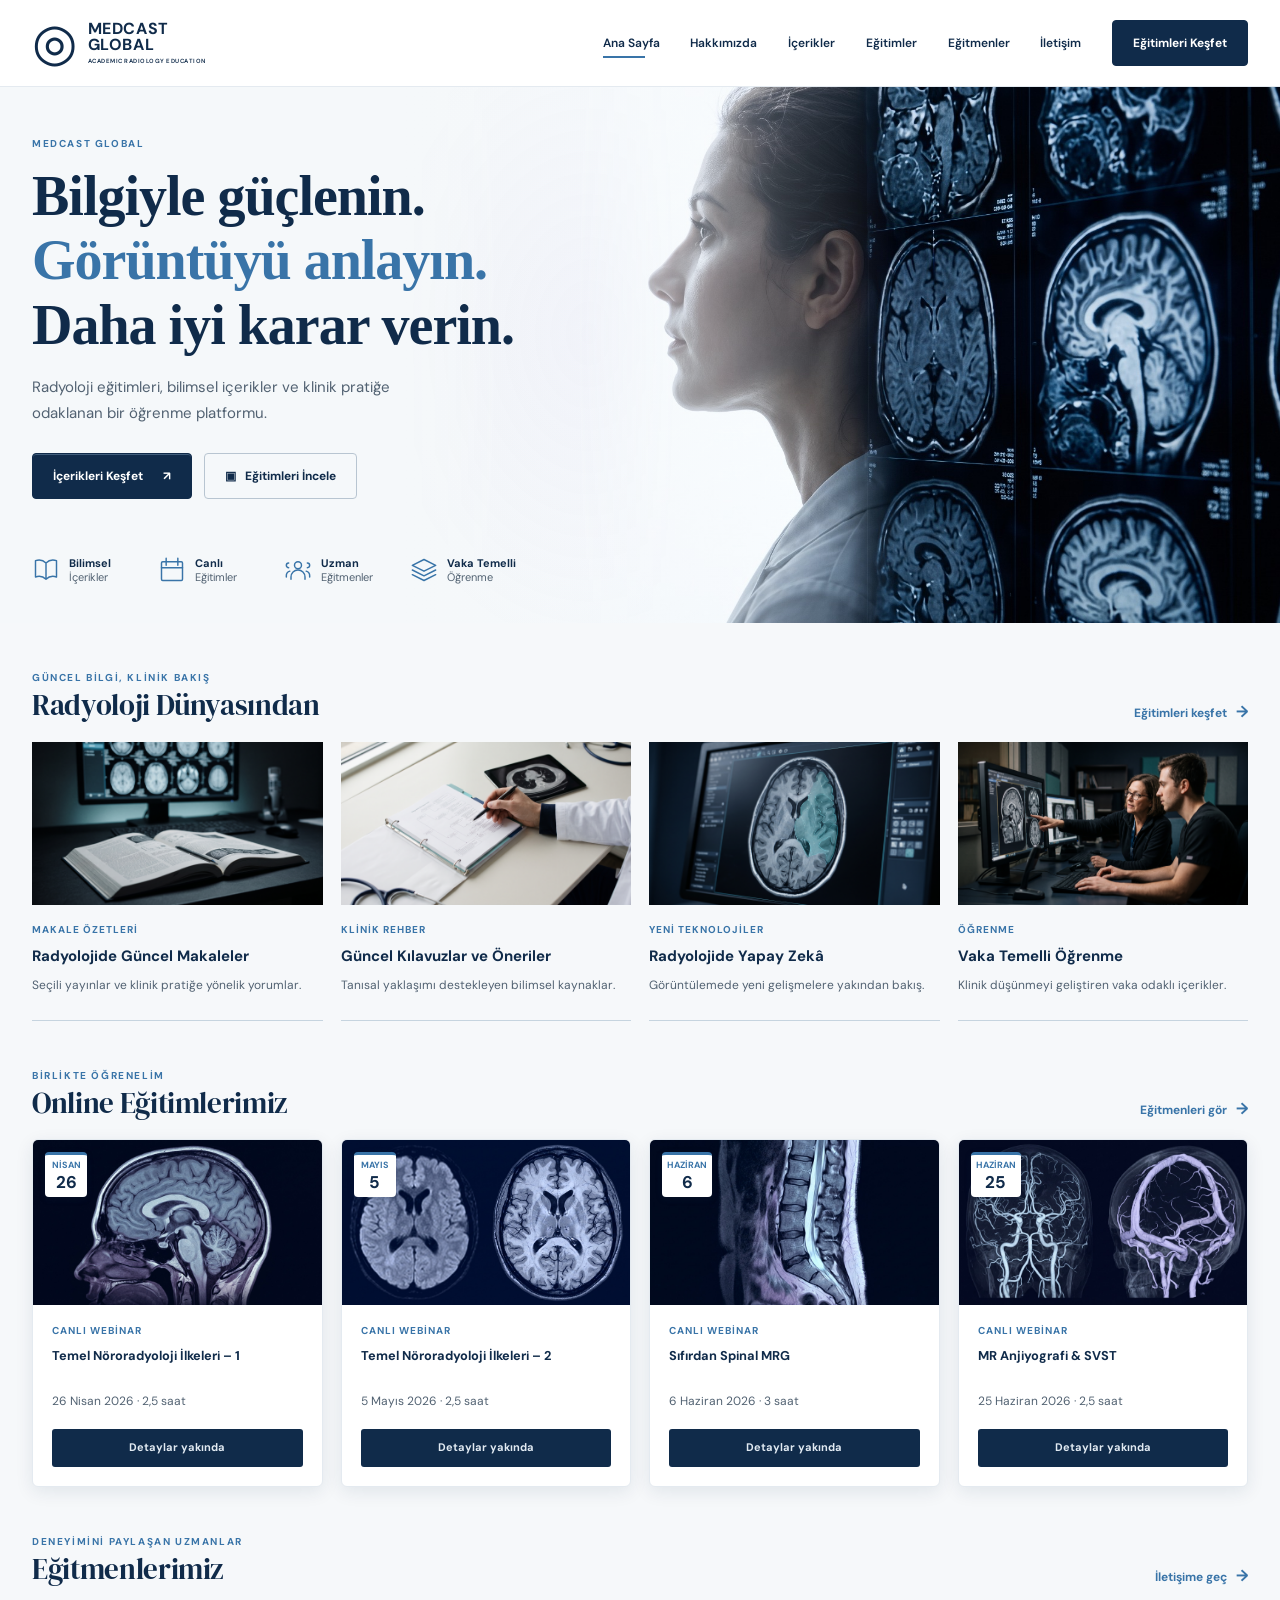
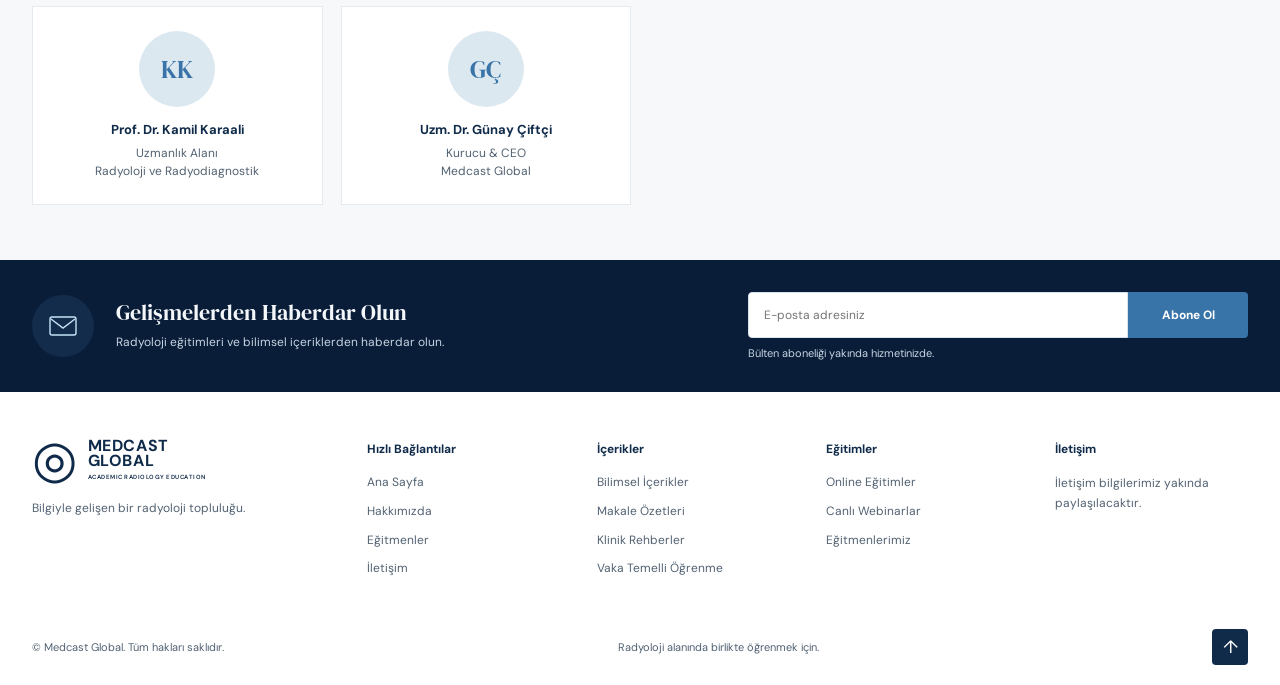
==== commit 852ea10b: "Ana sayfa kartlarını ve eğitimleri düzenle" ====
--- a/frontend/index.html
+++ b/frontend/index.html
@@ -54,7 +54,7 @@
     <main id="alt-home">
       <section class="alt-hero" id="alt-about"><div class="alt-hero-image" role="img" aria-label="Radyoloji görüntülerini inceleyen hekim"><div class="alt-scan-mask" aria-hidden="true"><span class="alt-scan-line"></span></div></div><div class="alt-hero-overlay"></div><div class="alt-container alt-hero-inner"><div class="alt-hero-copy"><span class="alt-kicker">MEDCAST GLOBAL</span><h1 class="hero-title">Bilgiyle güçlenin.<br><span class="hero-title-emphasis">Görüntüyü anlayın.</span><br>Daha iyi karar verin.</h1><p>Radyoloji eğitimleri, bilimsel içerikler ve klinik pratiğe odaklanan bir öğrenme platformu.</p><div class="alt-hero-actions"><a class="alt-button alt-button-primary" href="#alt-articles">İçerikleri Keşfet <span aria-hidden="true">↗</span></a><a class="alt-button alt-button-light" href="#alt-webinars">▣ &nbsp; Eğitimleri İncele</a></div><div class="alt-highlights" id="alt-highlights"></div></div></div></section>
       <section class="alt-section alt-container" id="alt-articles"><div class="alt-section-heading"><div><span class="alt-kicker">GÜNCEL BİLGİ, KLİNİK BAKIŞ</span><h2>Radyoloji Dünyasından</h2></div><a href="#alt-webinars">Eğitimleri keşfet <span>→</span></a></div><div class="alt-card-grid" id="alt-article-list"></div></section>
-      <section class="alt-section alt-webinars" id="alt-webinars"><div class="alt-container"><div class="alt-section-heading"><div><span class="alt-kicker">BİRLİKTE ÖĞRENELİM</span><h2>Online Eğitimlerimiz</h2></div><a href="#alt-faculty">Eğitmenleri gör <span>→</span></a></div><div class="alt-card-grid" id="alt-course-list"></div><p class="alt-note">Eğitim tarihleri tasarım örneğinden alınmıştır.</p></div></section>
+      <section class="alt-section alt-webinars" id="alt-webinars"><div class="alt-container"><div class="alt-section-heading"><div><span class="alt-kicker">BİRLİKTE ÖĞRENELİM</span><h2>Online Eğitimlerimiz</h2></div><a href="#alt-faculty">Eğitmenleri gör <span>→</span></a></div><div class="alt-card-grid" id="alt-course-list"></div></div></section>
       <section class="alt-section alt-container alt-faculty" id="alt-faculty"><div class="alt-section-heading"><div><span class="alt-kicker">DENEYİMİNİ PAYLAŞAN UZMANLAR</span><h2>Eğitmenlerimiz</h2></div><a href="#alt-contact">İletişime geç <span>→</span></a></div><div class="alt-faculty-grid" id="alt-faculty-list"></div></section>
     </main>
     <section class="alt-newsletter" aria-labelledby="newsletter-title">
--- a/frontend/alternative.css
+++ b/frontend/alternative.css
@@ -70,25 +70,27 @@
 .alt-section-heading h2 { font:29px/1.1 var(--serif); margin:0; letter-spacing:-.35px; }
 .alt-section-heading > a { font:700 12px var(--sans); color:var(--alt-blue); white-space:nowrap; }
 .alt-section-heading > a span { margin-left:6px; font-size:16px; }
-#alt-articles .alt-section-heading > a span, #alt-webinars .alt-section-heading > a span { display:inline-block; transition:transform 180ms ease; }
-#alt-articles .alt-section-heading > a:is(:hover,:focus-visible) span, #alt-webinars .alt-section-heading > a:is(:hover,:focus-visible) span { transform:translateX(4px); }
+#alt-webinars .alt-section-heading > a span { display:inline-block; transition:transform 180ms ease; }
+#alt-webinars .alt-section-heading > a:is(:hover,:focus-visible) span { transform:translateX(4px); }
 .alt-section-heading > a:focus-visible { outline:3px solid var(--alt-blue); outline-offset:4px; }
 .alt-card-grid { display:grid; grid-template-columns:repeat(4,minmax(0,1fr)); gap:18px; }
 .alt-card { overflow:hidden; background:var(--alt-surface); border:1px solid var(--alt-border); border-radius:6px; box-shadow:0 4px 14px #18354b0a; }
 .alt-card-image { height:165px; position:relative; background-color:var(--alt-navy); }
 .alt-article-image img, .alt-course-image img { display:block; width:100%; height:100%; object-fit:cover; }
+.alt-article-image, .alt-course-image { overflow:hidden; }
+.alt-article-image img, .alt-course-image img { transition:transform 450ms ease; }
+@media (hover:hover) {
+  #alt-article-list .alt-editorial:hover .alt-article-image img,
+  #alt-course-list .alt-course:hover .alt-course-image img { transform:scale(1.035); }
+}
 .alt-article-image { overflow:hidden; aspect-ratio:16/9; height:auto; }
-.alt-article-image img { transition:transform 450ms ease; }
-#alt-article-list .alt-editorial { position:relative; display:flex; flex-direction:column; border:0; border-radius:0; border-bottom:1px solid #c6d4df; background:transparent; box-shadow:none; }
-#alt-article-list .alt-editorial::after { content:''; position:absolute; bottom:-1px; left:0; width:48px; height:1px; background:var(--alt-blue); transform:scaleX(0); transform-origin:left; transition:transform 220ms ease; }
+#alt-article-list .alt-editorial { position:relative; display:flex; flex-direction:column; overflow:visible; border:0; border-radius:0; border-bottom:1px solid #c6d4df; background:transparent; box-shadow:none; transition:box-shadow 220ms ease; }
 #alt-article-list .alt-card-body { padding:18px 0 24px; }
 .alt-article-category { display:block; margin-bottom:10px; color:var(--alt-blue); font:700 10px/1.3 var(--sans); letter-spacing:1px; }
 #alt-article-list .alt-card-body h3 { min-height:0; margin-bottom:10px; }
 #alt-article-list .alt-card-body p { min-height:0; }
-@media (hover:hover) { #alt-article-list a.alt-editorial:hover .alt-article-image img, #alt-article-list .alt-editorial:has(a:hover) .alt-article-image img { transform:scale(1.025); } #alt-article-list a.alt-editorial:hover::after, #alt-article-list .alt-editorial:has(a:hover)::after { transform:scaleX(1); } }
-#alt-article-list a.alt-editorial:focus-visible .alt-article-image img, #alt-article-list .alt-editorial:focus-within .alt-article-image img { transform:scale(1.025); }
-#alt-article-list a.alt-editorial:focus-visible::after, #alt-article-list .alt-editorial:focus-within::after { transform:scaleX(1); }
-#alt-course-list { grid-template-columns:repeat(5,minmax(0,1fr)); }
+#alt-article-list a.alt-editorial:focus-visible, #alt-article-list .alt-editorial:focus-within { outline:2px solid var(--alt-blue); outline-offset:2px; }
+#alt-course-list { grid-template-columns:repeat(4,minmax(0,1fr)); }
 .alt-image-label { position:absolute; bottom:12px; left:12px; padding:6px 8px; background:#102b4a; color:#fff; font:700 9px var(--sans); letter-spacing:.5px; }
 .alt-card-body { padding:19px; }
 .alt-card-body h3 { min-height:39px; margin:0 0 10px; font:700 15px/1.35 var(--sans); }
@@ -96,7 +98,11 @@
 .alt-date { position:absolute; top:12px; left:12px; min-width:48px; padding:6px; border-top:3px solid var(--alt-blue); background:#fff; color:var(--alt-blue); border-radius:4px; box-shadow:0 2px 6px rgba(16,43,74,.22); text-align:center; text-transform:uppercase; font:700 9px var(--sans); }
 .alt-date strong { display:block; color:var(--alt-navy); font-size:18px; }
 .alt-webinars { padding:48px 0 0; }
-.alt-course { position:relative; display:flex; flex-direction:column; background:var(--alt-surface); border:1px solid var(--alt-border); border-radius:6px; box-shadow:none; transition:border-color 220ms ease; }
+.alt-course { position:relative; display:flex; flex-direction:column; background:var(--alt-surface); border:1px solid var(--alt-border); border-radius:6px; box-shadow:0 5px 18px rgba(16,43,74,.09); transition:border-color 220ms ease,box-shadow 220ms ease; }
+@media (hover:hover) {
+  #alt-article-list .alt-editorial:hover,
+  #alt-course-list .alt-course:hover { box-shadow:0 12px 32px rgba(16,43,74,.26); }
+}
 @media (hover:hover) { a.alt-course:hover, .alt-course:has(a:hover) { border-color:var(--alt-blue); } }
 a.alt-course:focus-visible, .alt-course:focus-within { border-color:var(--alt-blue); }
 .alt-course-image .alt-date { z-index:1; }
@@ -213,6 +219,9 @@
   .alt-scan-mask { display:none; }
   .alt-button-primary > span, .alt-nav a:not(.alt-nav-cta)::after { transition:none; }
   .alt-button-primary:hover > span { transform:none; }
-  .alt-article-image img, .alt-editorial::after, .alt-course, .alt-action-arrow, #alt-articles .alt-section-heading > a span, #alt-webinars .alt-section-heading > a span { transition:none; }
-  #alt-article-list .alt-editorial .alt-article-image img, .alt-course .alt-action-arrow, #alt-articles .alt-section-heading > a:is(:hover,:focus-visible) span, #alt-webinars .alt-section-heading > a:is(:hover,:focus-visible) span { transform:none; }
-}
+  .alt-article-image img, .alt-course-image img { transition:none; }
+  #alt-article-list .alt-editorial:hover .alt-article-image img,
+  #alt-course-list .alt-course:hover .alt-course-image img { transform:none; }
+  #alt-article-list .alt-editorial, .alt-course, .alt-action-arrow, #alt-webinars .alt-section-heading > a span { transition:none; }
+  .alt-course .alt-action-arrow, #alt-webinars .alt-section-heading > a:is(:hover,:focus-visible) span { transform:none; }
+}
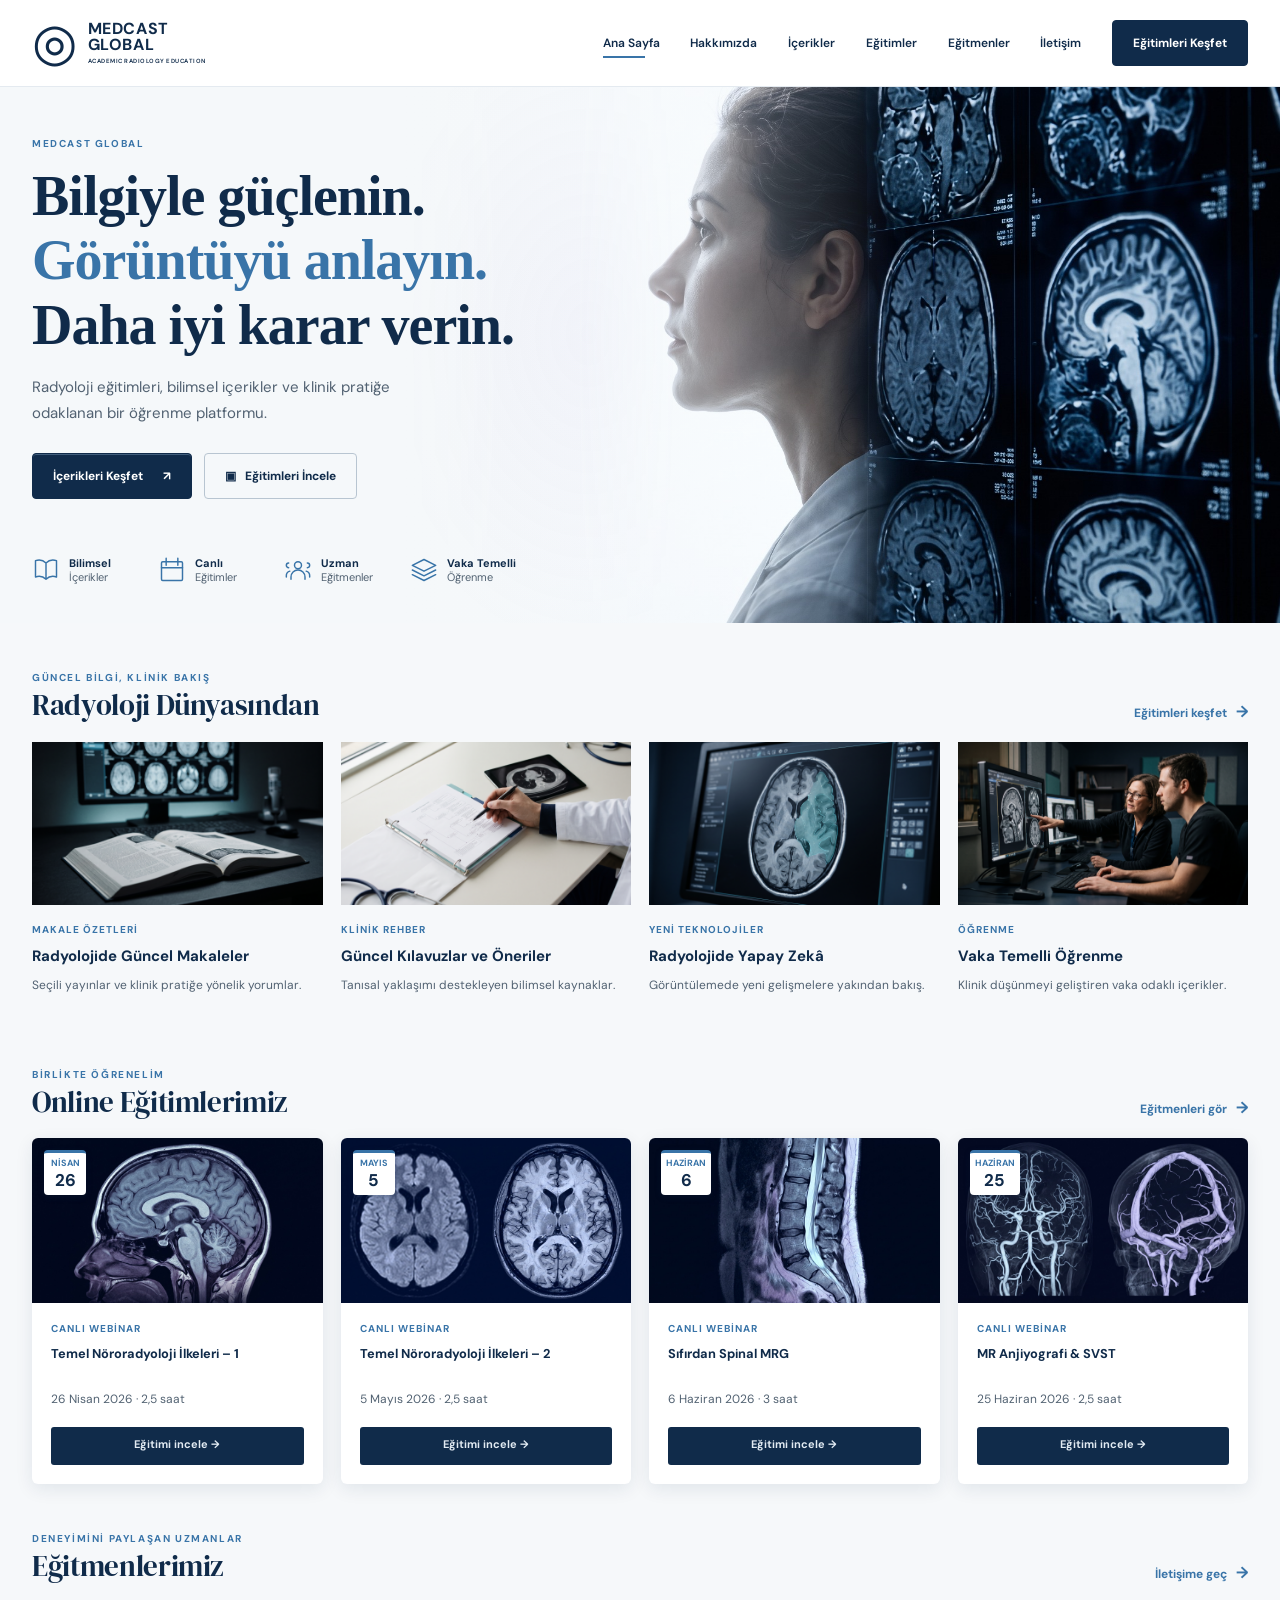
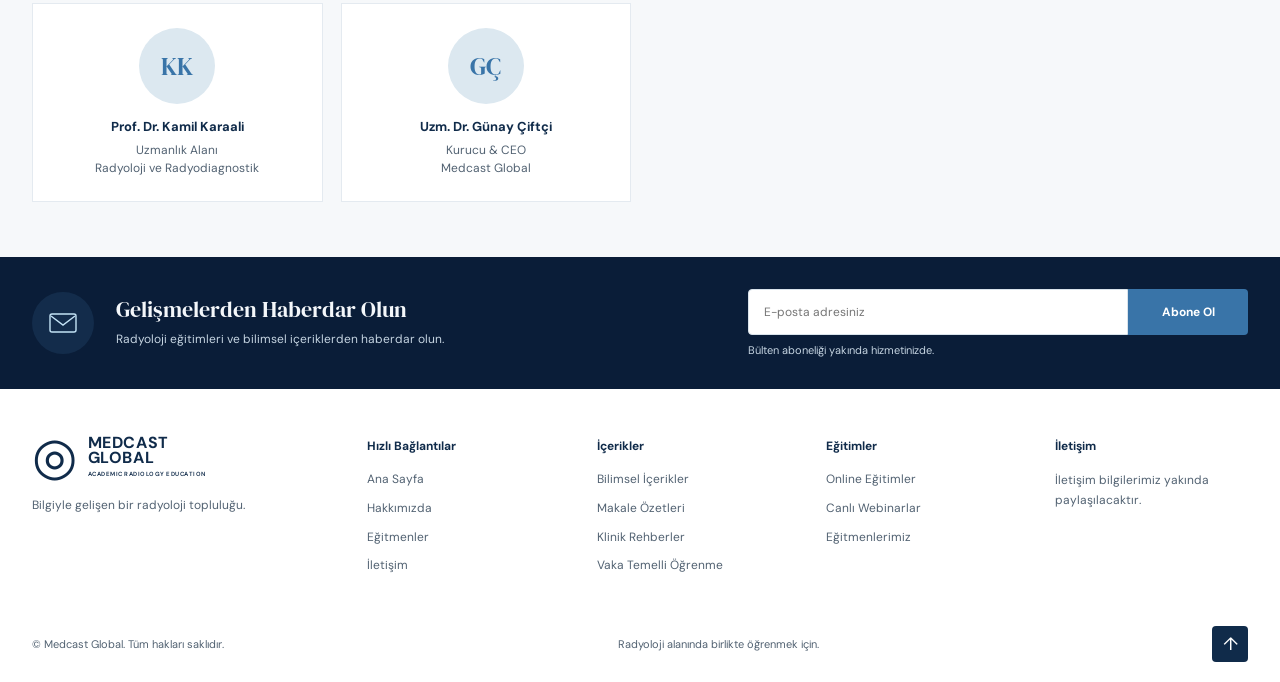
==== commit b6026a47: "Hakkımızda sayfası ve kart detaylarını düzenle" ====
--- a/frontend/index.html
+++ b/frontend/index.html
@@ -46,43 +46,16 @@
   </main>
   <footer id="iletisim"><div class="section-shell footer-inner"><span>Medcast Global <small>· Academic Radiology Education</small></span><span>Bilgiyle gelişen bir radyoloji topluluğu.</span></div></footer>
   <div class="alternative-site" id="alternative-site">
-    <header class="alt-header"><div class="alt-container alt-header-inner">
-      <a class="alt-brand" href="#alt-home"><span class="alt-brand-mark" aria-hidden="true">◎</span><span>MEDCAST<br>GLOBAL<small>ACADEMIC RADIOLOGY EDUCATION</small></span></a>
-      <button class="alt-menu-toggle" type="button" aria-expanded="false" aria-controls="alt-nav" aria-label="Menüyü aç">☰</button>
-      <nav class="alt-nav" id="alt-nav" aria-label="Alternatif ana menü"><a href="#alt-home" aria-current="location">Ana Sayfa</a><a href="#alt-about">Hakkımızda</a><a href="#alt-articles">İçerikler</a><a href="#alt-webinars">Eğitimler</a><a href="#alt-faculty">Eğitmenler</a><a href="#alt-contact">İletişim</a><a class="alt-nav-cta" href="#alt-webinars">Eğitimleri Keşfet</a></nav>
-    </div></header>
+    <div data-shared-header></div>
     <main id="alt-home">
-      <section class="alt-hero" id="alt-about"><div class="alt-hero-image" role="img" aria-label="Radyoloji görüntülerini inceleyen hekim"><div class="alt-scan-mask" aria-hidden="true"><span class="alt-scan-line"></span></div></div><div class="alt-hero-overlay"></div><div class="alt-container alt-hero-inner"><div class="alt-hero-copy"><span class="alt-kicker">MEDCAST GLOBAL</span><h1 class="hero-title">Bilgiyle güçlenin.<br><span class="hero-title-emphasis">Görüntüyü anlayın.</span><br>Daha iyi karar verin.</h1><p>Radyoloji eğitimleri, bilimsel içerikler ve klinik pratiğe odaklanan bir öğrenme platformu.</p><div class="alt-hero-actions"><a class="alt-button alt-button-primary" href="#alt-articles">İçerikleri Keşfet <span aria-hidden="true">↗</span></a><a class="alt-button alt-button-light" href="#alt-webinars">▣ &nbsp; Eğitimleri İncele</a></div><div class="alt-highlights" id="alt-highlights"></div></div></div></section>
+      <section class="alt-hero"><div class="alt-hero-image" role="img" aria-label="Radyoloji görüntülerini inceleyen hekim"><div class="alt-scan-mask" aria-hidden="true"><span class="alt-scan-line"></span></div></div><div class="alt-hero-overlay"></div><div class="alt-container alt-hero-inner"><div class="alt-hero-copy"><span class="alt-kicker">MEDCAST GLOBAL</span><h1 class="hero-title">Bilgiyle güçlenin.<br><span class="hero-title-emphasis">Görüntüyü anlayın.</span><br>Daha iyi karar verin.</h1><p>Radyoloji eğitimleri, bilimsel içerikler ve klinik pratiğe odaklanan bir öğrenme platformu.</p><div class="alt-hero-actions"><a class="alt-button alt-button-primary" href="#alt-articles">İçerikleri Keşfet <span aria-hidden="true">↗</span></a><a class="alt-button alt-button-light" href="#alt-webinars">▣ &nbsp; Eğitimleri İncele</a></div><div class="alt-highlights" id="alt-highlights"></div></div></div></section>
       <section class="alt-section alt-container" id="alt-articles"><div class="alt-section-heading"><div><span class="alt-kicker">GÜNCEL BİLGİ, KLİNİK BAKIŞ</span><h2>Radyoloji Dünyasından</h2></div><a href="#alt-webinars">Eğitimleri keşfet <span>→</span></a></div><div class="alt-card-grid" id="alt-article-list"></div></section>
       <section class="alt-section alt-webinars" id="alt-webinars"><div class="alt-container"><div class="alt-section-heading"><div><span class="alt-kicker">BİRLİKTE ÖĞRENELİM</span><h2>Online Eğitimlerimiz</h2></div><a href="#alt-faculty">Eğitmenleri gör <span>→</span></a></div><div class="alt-card-grid" id="alt-course-list"></div></div></section>
       <section class="alt-section alt-container alt-faculty" id="alt-faculty"><div class="alt-section-heading"><div><span class="alt-kicker">DENEYİMİNİ PAYLAŞAN UZMANLAR</span><h2>Eğitmenlerimiz</h2></div><a href="#alt-contact">İletişime geç <span>→</span></a></div><div class="alt-faculty-grid" id="alt-faculty-list"></div></section>
     </main>
-    <section class="alt-newsletter" aria-labelledby="newsletter-title">
-      <div class="alt-container alt-newsletter-inner">
-        <div class="alt-newsletter-intro">
-          <span class="alt-newsletter-icon" aria-hidden="true"><svg viewBox="0 0 32 32" fill="none" stroke="currentColor" stroke-width="1.4"><rect x="3" y="7" width="26" height="18" rx="2"/><path d="m4 9 12 9L28 9"/></svg></span>
-          <div><h2 id="newsletter-title">Gelişmelerden Haberdar Olun</h2><p>Radyoloji eğitimleri ve bilimsel içeriklerden haberdar olun.</p></div>
-        </div>
-        <div class="alt-newsletter-signup" aria-describedby="newsletter-status">
-          <div class="alt-newsletter-fields"><label class="visually-hidden" for="newsletter-email">E-posta adresiniz</label><input id="newsletter-email" type="email" placeholder="E-posta adresiniz" disabled><button type="button" disabled>Abone Ol</button></div>
-          <p id="newsletter-status">Bülten aboneliği yakında hizmetinizde.</p>
-        </div>
-      </div>
-    </section>
-    <footer class="alt-footer" id="alt-contact">
-      <div class="alt-container">
-        <div class="alt-footer-grid">
-          <div class="alt-footer-brand"><a class="alt-brand" href="#alt-home"><span class="alt-brand-mark" aria-hidden="true">◎</span><span>MEDCAST<br>GLOBAL<small>ACADEMIC RADIOLOGY EDUCATION</small></span></a><p>Bilgiyle gelişen bir radyoloji topluluğu.</p></div>
-          <nav class="alt-footer-column" aria-label="Hızlı bağlantılar"><h2>Hızlı Bağlantılar</h2><a href="#alt-home">Ana Sayfa</a><a href="#alt-about">Hakkımızda</a><a href="#alt-faculty">Eğitmenler</a><a href="#alt-contact">İletişim</a></nav>
-          <nav class="alt-footer-column" aria-label="İçerikler"><h2>İçerikler</h2><a href="#alt-articles">Bilimsel İçerikler</a><a href="#alt-articles">Makale Özetleri</a><a href="#alt-articles">Klinik Rehberler</a><a href="#alt-articles">Vaka Temelli Öğrenme</a></nav>
-          <nav class="alt-footer-column" aria-label="Eğitimler"><h2>Eğitimler</h2><a href="#alt-webinars">Online Eğitimler</a><a href="#alt-webinars">Canlı Webinarlar</a><a href="#alt-faculty">Eğitmenlerimiz</a></nav>
-          <div class="alt-footer-column"><h2>İletişim</h2><p>İletişim bilgilerimiz yakında paylaşılacaktır.</p></div>
-        </div>
-        <div class="alt-footer-bottom"><small>© Medcast Global. Tüm hakları saklıdır.</small><span>Radyoloji alanında birlikte öğrenmek için.</span><a href="#alt-home" class="alt-back-to-top" aria-label="Sayfanın başına dön">↑</a></div>
-      </div>
-    </footer>
+    <div data-shared-footer></div>
   </div>
   <dialog class="search-dialog"><form method="dialog"><button class="close-search" aria-label="Kapat">×</button><label for="site-search">Ne aramıştınız?</label><div class="search-input-wrap"><input id="site-search" type="search" placeholder="Eğitim veya konu ara..." autocomplete="off"><button type="submit" aria-label="Ara">→</button></div><p class="search-hint">Eğitim başlıklarında arama yapın.</p><div class="search-results"></div></form></dialog>
-  <script src="data.js"></script><script src="app.js"></script><script src="alternative.js"></script>
+  <script src="shared-shell.js"></script><script src="data.js"></script><script src="app.js"></script><script src="alternative.js"></script>
 </body>
 </html>
--- a/frontend/alternative.css
+++ b/frontend/alternative.css
@@ -78,13 +78,14 @@
 .alt-card-image { height:165px; position:relative; background-color:var(--alt-navy); }
 .alt-article-image img, .alt-course-image img { display:block; width:100%; height:100%; object-fit:cover; }
 .alt-article-image, .alt-course-image { overflow:hidden; }
-.alt-article-image img, .alt-course-image img { transition:transform 450ms ease; }
+.alt-article-image img { transition:transform 800ms ease; }
+.alt-course-image img { transition:transform 450ms ease; }
 @media (hover:hover) {
   #alt-article-list .alt-editorial:hover .alt-article-image img,
   #alt-course-list .alt-course:hover .alt-course-image img { transform:scale(1.035); }
 }
 .alt-article-image { overflow:hidden; aspect-ratio:16/9; height:auto; }
-#alt-article-list .alt-editorial { position:relative; display:flex; flex-direction:column; overflow:visible; border:0; border-radius:0; border-bottom:1px solid #c6d4df; background:transparent; box-shadow:none; transition:box-shadow 220ms ease; }
+#alt-article-list .alt-editorial { position:relative; display:flex; flex-direction:column; overflow:visible; border:0; border-radius:0; background:transparent; box-shadow:none; }
 #alt-article-list .alt-card-body { padding:18px 0 24px; }
 .alt-article-category { display:block; margin-bottom:10px; color:var(--alt-blue); font:700 10px/1.3 var(--sans); letter-spacing:1px; }
 #alt-article-list .alt-card-body h3 { min-height:0; margin-bottom:10px; }
@@ -98,13 +99,11 @@
 .alt-date { position:absolute; top:12px; left:12px; min-width:48px; padding:6px; border-top:3px solid var(--alt-blue); background:#fff; color:var(--alt-blue); border-radius:4px; box-shadow:0 2px 6px rgba(16,43,74,.22); text-align:center; text-transform:uppercase; font:700 9px var(--sans); }
 .alt-date strong { display:block; color:var(--alt-navy); font-size:18px; }
 .alt-webinars { padding:48px 0 0; }
-.alt-course { position:relative; display:flex; flex-direction:column; background:var(--alt-surface); border:1px solid var(--alt-border); border-radius:6px; box-shadow:0 5px 18px rgba(16,43,74,.09); transition:border-color 220ms ease,box-shadow 220ms ease; }
+.alt-course { position:relative; display:flex; flex-direction:column; background:var(--alt-surface); border:0; border-radius:6px; box-shadow:0 5px 18px rgba(16,43,74,.09); transition:box-shadow 220ms ease; }
 @media (hover:hover) {
-  #alt-article-list .alt-editorial:hover,
   #alt-course-list .alt-course:hover { box-shadow:0 12px 32px rgba(16,43,74,.26); }
 }
-@media (hover:hover) { a.alt-course:hover, .alt-course:has(a:hover) { border-color:var(--alt-blue); } }
-a.alt-course:focus-visible, .alt-course:focus-within { border-color:var(--alt-blue); }
+a.alt-course:focus-visible, .alt-course:focus-within { outline:2px solid var(--alt-blue); outline-offset:2px; }
 .alt-course-image .alt-date { z-index:1; }
 .alt-course .alt-date { min-width:42px; padding:4px 5px; font-size:9px; }
 .alt-course .alt-date strong { font-size:17px; }
@@ -112,7 +111,7 @@
 .alt-course .alt-card-body h3 { min-height:2.7em; color:var(--alt-navy); font-size:clamp(12px,1vw,15px); }
 .alt-course .alt-card-body p { min-height:0; margin-bottom:18px; color:var(--alt-text); }
 .alt-course-number { white-space:nowrap; }
-.alt-course-status { display:block; width:100%; min-height:38px; margin-top:auto; padding:10px; border:0; border-radius:3px; background:var(--alt-navy); color:#e1eaf2; text-align:center; font:700 11px/1.4 var(--sans); cursor:not-allowed; }
+.alt-course-status { display:block; width:100%; min-height:38px; margin-top:auto; padding:10px; border:0; border-radius:3px; background:var(--alt-navy); color:#e1eaf2; text-align:center; font:700 11px/1.4 var(--sans); }
 /* Ortak satırlar, farklı uzunluktaki başlıkların altındaki tarihleri hizalar. */
 @supports (grid-template-rows:subgrid) {
   @media (min-width:1001px) {
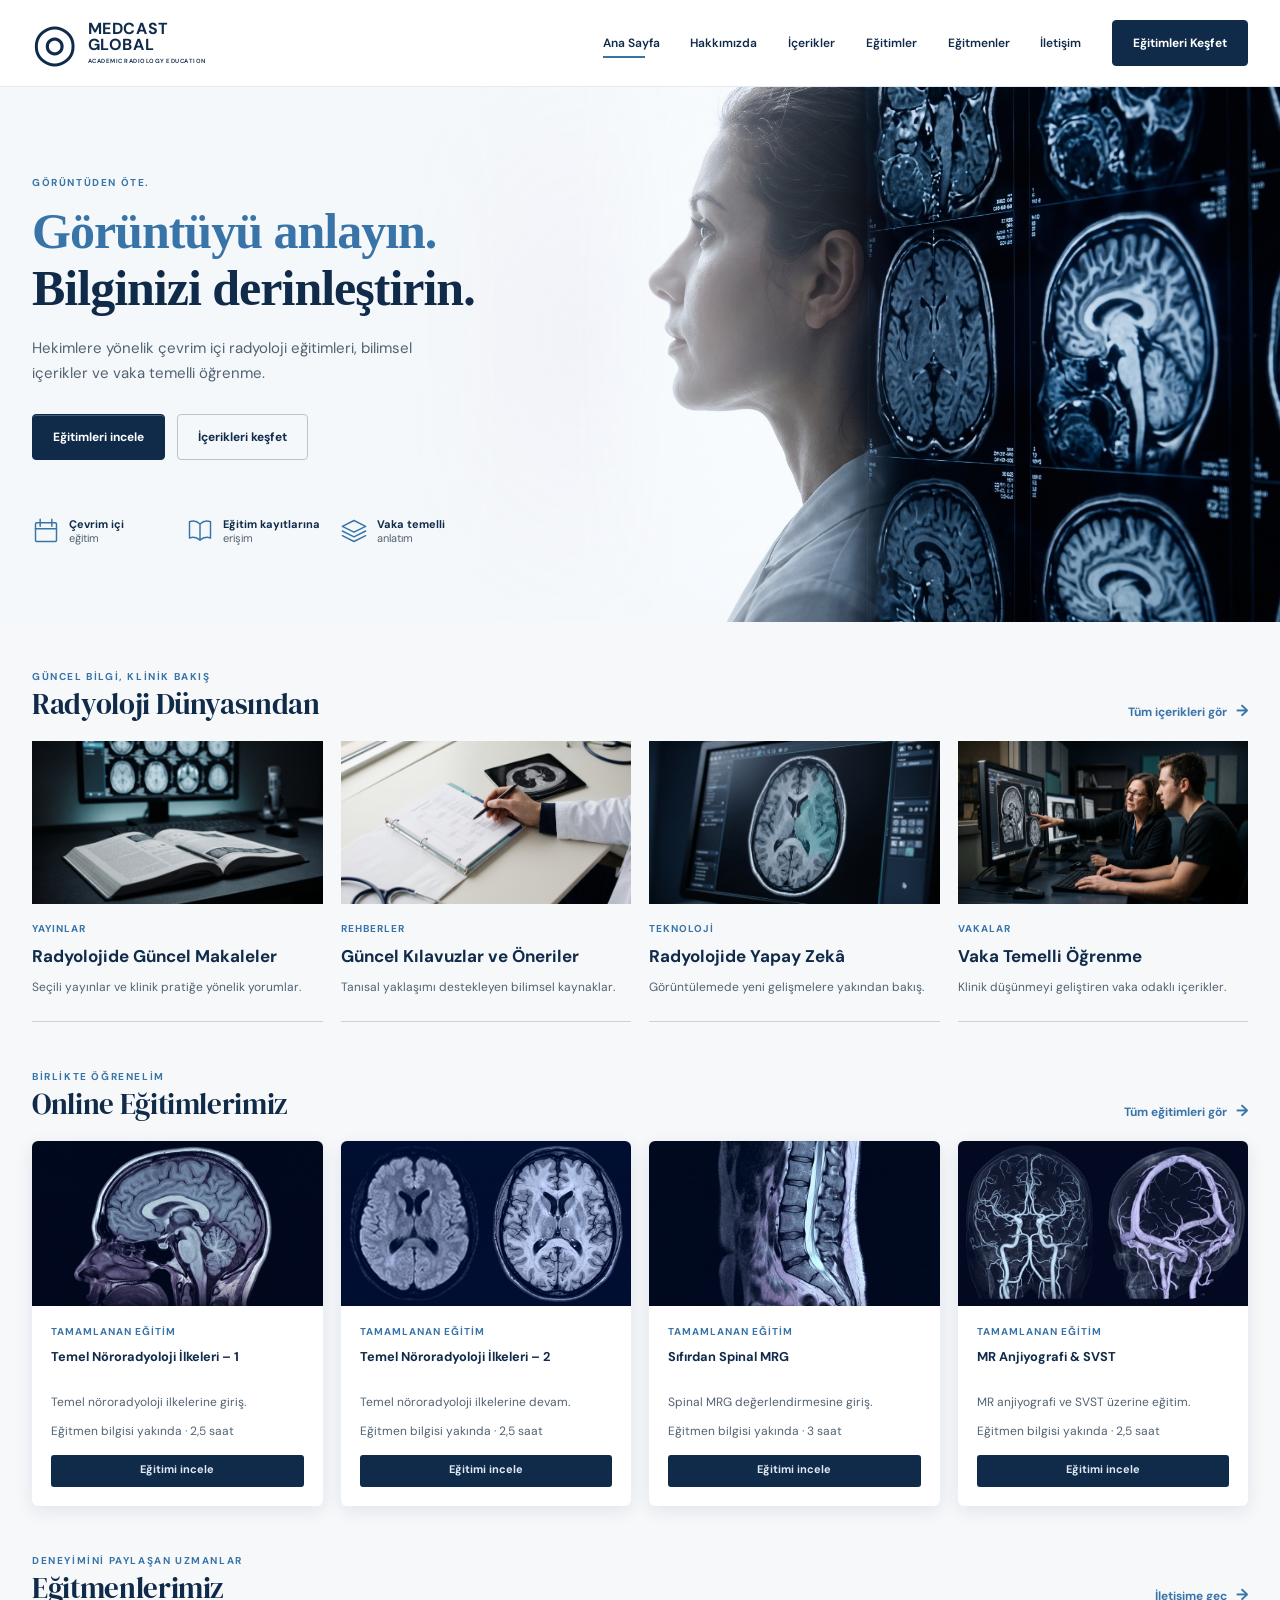
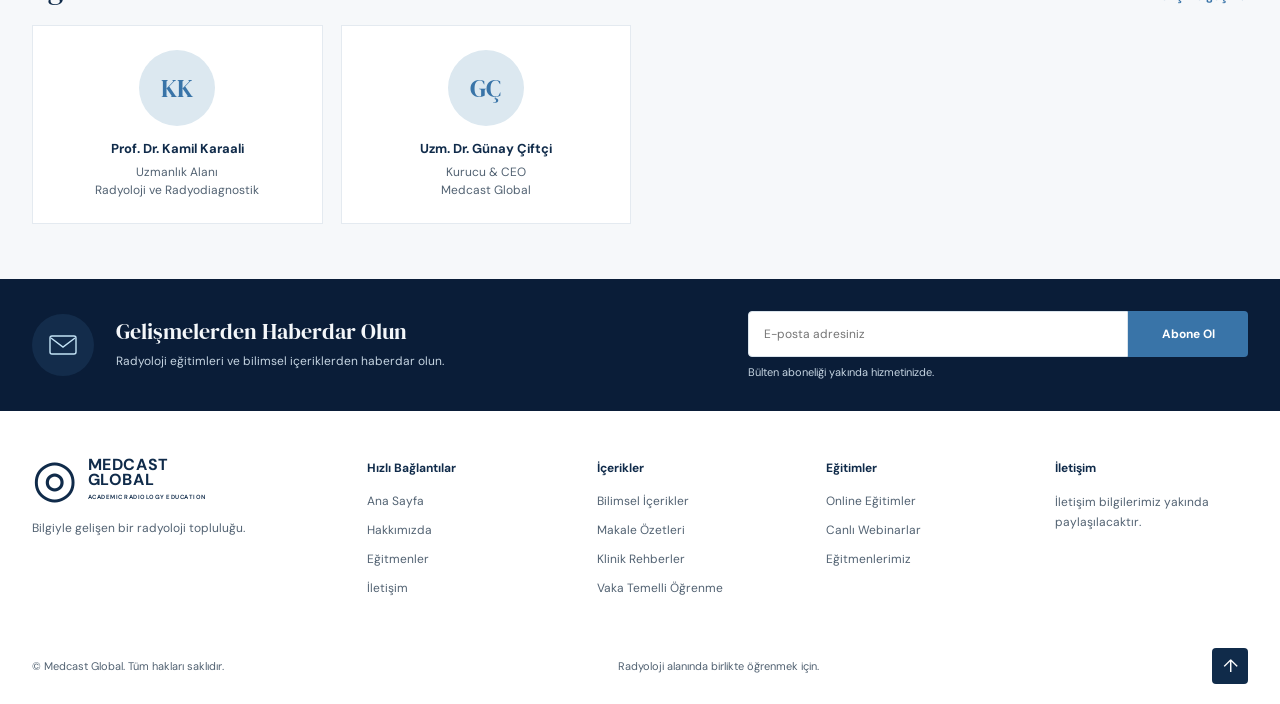
==== commit 76b20051: "Ana sayfa, içerikler ve hakkımızda düzenlemeleri" ====
--- a/frontend/index.html
+++ b/frontend/index.html
@@ -48,14 +48,14 @@
   <div class="alternative-site" id="alternative-site">
     <div data-shared-header></div>
     <main id="alt-home">
-      <section class="alt-hero"><div class="alt-hero-image" role="img" aria-label="Radyoloji görüntülerini inceleyen hekim"><div class="alt-scan-mask" aria-hidden="true"><span class="alt-scan-line"></span></div></div><div class="alt-hero-overlay"></div><div class="alt-container alt-hero-inner"><div class="alt-hero-copy"><span class="alt-kicker">MEDCAST GLOBAL</span><h1 class="hero-title">Bilgiyle güçlenin.<br><span class="hero-title-emphasis">Görüntüyü anlayın.</span><br>Daha iyi karar verin.</h1><p>Radyoloji eğitimleri, bilimsel içerikler ve klinik pratiğe odaklanan bir öğrenme platformu.</p><div class="alt-hero-actions"><a class="alt-button alt-button-primary" href="#alt-articles">İçerikleri Keşfet <span aria-hidden="true">↗</span></a><a class="alt-button alt-button-light" href="#alt-webinars">▣ &nbsp; Eğitimleri İncele</a></div><div class="alt-highlights" id="alt-highlights"></div></div></div></section>
-      <section class="alt-section alt-container" id="alt-articles"><div class="alt-section-heading"><div><span class="alt-kicker">GÜNCEL BİLGİ, KLİNİK BAKIŞ</span><h2>Radyoloji Dünyasından</h2></div><a href="#alt-webinars">Eğitimleri keşfet <span>→</span></a></div><div class="alt-card-grid" id="alt-article-list"></div></section>
-      <section class="alt-section alt-webinars" id="alt-webinars"><div class="alt-container"><div class="alt-section-heading"><div><span class="alt-kicker">BİRLİKTE ÖĞRENELİM</span><h2>Online Eğitimlerimiz</h2></div><a href="#alt-faculty">Eğitmenleri gör <span>→</span></a></div><div class="alt-card-grid" id="alt-course-list"></div></div></section>
+      <section class="alt-hero"><div class="alt-hero-image" role="img" aria-label="Radyoloji görüntülerini inceleyen hekim"><div class="alt-scan-mask" aria-hidden="true"><span class="alt-scan-line"></span></div></div><div class="alt-hero-overlay"></div><div class="alt-container alt-hero-inner"><div class="alt-hero-copy"><span class="alt-kicker">GÖRÜNTÜDEN ÖTE.</span><h1 class="hero-title"><span class="hero-title-emphasis">Görüntüyü anlayın.</span><br>Bilginizi derinleştirin.</h1><p>Hekimlere yönelik çevrim içi radyoloji eğitimleri, bilimsel içerikler ve vaka temelli öğrenme.</p><div class="alt-hero-actions"><a class="alt-button alt-button-primary" href="#alt-webinars">Eğitimleri incele</a><a class="alt-button alt-button-light" href="icerikler.html">İçerikleri keşfet</a></div><div class="alt-highlights" id="alt-highlights"></div></div></div></section>
+      <section class="alt-section alt-container" id="alt-articles"><div class="alt-section-heading"><div><span class="alt-kicker">GÜNCEL BİLGİ, KLİNİK BAKIŞ</span><h2>Radyoloji Dünyasından</h2></div><a href="icerikler.html">Tüm içerikleri gör <span>→</span></a></div><div class="alt-card-grid" id="alt-article-list"></div></section>
+      <section class="alt-section alt-webinars" id="alt-webinars"><div class="alt-container"><div class="alt-section-heading"><div><span class="alt-kicker">BİRLİKTE ÖĞRENELİM</span><h2>Online Eğitimlerimiz</h2></div><a href="egitimler.html">Tüm eğitimleri gör <span>→</span></a></div><div class="alt-card-grid" id="alt-course-list"></div></div></section>
       <section class="alt-section alt-container alt-faculty" id="alt-faculty"><div class="alt-section-heading"><div><span class="alt-kicker">DENEYİMİNİ PAYLAŞAN UZMANLAR</span><h2>Eğitmenlerimiz</h2></div><a href="#alt-contact">İletişime geç <span>→</span></a></div><div class="alt-faculty-grid" id="alt-faculty-list"></div></section>
     </main>
     <div data-shared-footer></div>
   </div>
   <dialog class="search-dialog"><form method="dialog"><button class="close-search" aria-label="Kapat">×</button><label for="site-search">Ne aramıştınız?</label><div class="search-input-wrap"><input id="site-search" type="search" placeholder="Eğitim veya konu ara..." autocomplete="off"><button type="submit" aria-label="Ara">→</button></div><p class="search-hint">Eğitim başlıklarında arama yapın.</p><div class="search-results"></div></form></dialog>
-  <script src="shared-shell.js"></script><script src="data.js"></script><script src="app.js"></script><script src="alternative.js"></script>
+  <script src="shared-shell.js"></script><script src="data.js"></script><script src="app.js"></script><script src="course-cards.js"></script><script src="alternative.js"></script>
 </body>
 </html>
--- a/frontend/alternative.css
+++ b/frontend/alternative.css
@@ -43,7 +43,7 @@
 .alt-hero-inner { min-height:535px; position:relative; display:flex; align-items:center; }
 .alt-hero-copy { max-width:630px; padding:50px 0 38px; }
 .alt-kicker { display:block; color:var(--alt-blue); font:700 10px var(--sans); letter-spacing:1.6px; margin-bottom:14px; }
-.alt-hero .hero-title { margin:0 0 18px; font-family:Georgia,"Times New Roman",serif; font-weight:700; font-size:56px; line-height:1.15; letter-spacing:-1px; }
+.alt-hero .hero-title { margin:0 0 18px; font-family:Georgia,"Times New Roman",serif; font-weight:700; font-size:50px; line-height:1.15; letter-spacing:-1px; }
 .alt-hero h1 span { color:var(--alt-blue); }
 .hero-title-emphasis { display:inline-block; }
 .intro-animating .hero-title-emphasis { animation:alt-title-in 450ms ease-out both; }
@@ -59,7 +59,7 @@
 .alt-button-primary:hover > span { transform:translate(3px,-3px); }
 .alt-hero-actions .alt-button-light:hover { border-color:var(--alt-blue); }
 .alt-hero-actions .alt-button:focus-visible, .alt-nav a:focus-visible { outline:3px solid #3974a8; outline-offset:4px; }
-.alt-highlights { display:grid; grid-template-columns:repeat(4,1fr); gap:20px; margin-top:57px; }
+.alt-highlights { display:grid; grid-template-columns:repeat(3,1fr); gap:20px; margin-top:57px; }
 .alt-highlight { display:flex; align-items:center; gap:9px; min-width:0; }
 .alt-highlight svg { width:28px; height:28px; flex:none; color:var(--alt-blue); }
 .alt-highlight strong,.alt-highlight span { display:block; font:700 11px/1.3 var(--sans); }
@@ -85,7 +85,7 @@
   #alt-course-list .alt-course:hover .alt-course-image img { transform:scale(1.035); }
 }
 .alt-article-image { overflow:hidden; aspect-ratio:16/9; height:auto; }
-#alt-article-list .alt-editorial { position:relative; display:flex; flex-direction:column; overflow:visible; border:0; border-radius:0; background:transparent; box-shadow:none; }
+#alt-article-list .alt-editorial { position:relative; display:flex; flex-direction:column; overflow:visible; border:0; border-bottom:1px solid #c6d4df; border-radius:0; background:transparent; box-shadow:none; }
 #alt-article-list .alt-card-body { padding:18px 0 24px; }
 .alt-article-category { display:block; margin-bottom:10px; color:var(--alt-blue); font:700 10px/1.3 var(--sans); letter-spacing:1px; }
 #alt-article-list .alt-card-body h3 { min-height:0; margin-bottom:10px; }
@@ -182,7 +182,7 @@
   .alt-hero-overlay { background:linear-gradient(180deg,#f5f8fa 0%,#f5f8fa 37%,rgba(245,248,250,.55) 57%,rgba(245,248,250,.9) 80%,#f5f8fa 100%); }
   .alt-hero-overlay::after { background:radial-gradient(ellipse 32% 28% at 40% 42%,rgba(169,145,218,.03),transparent 100%); mask-image:linear-gradient(to right,transparent 20%,black 32%,black 43%,transparent 55%); }
   .alt-hero-copy { padding-top:36px; width:100%; }
-  .alt-hero .hero-title { font-size:37px; }
+  .alt-hero .hero-title { font-size:33px; }
   .alt-hero-copy > p { font-size:13px; }
   .alt-button { font-size:11px; padding:12px; }
   .alt-highlights { position:absolute; left:0; right:0; bottom:28px; grid-template-columns:repeat(2,1fr); margin:0; gap:14px; }
@@ -224,3 +224,20 @@
   #alt-article-list .alt-editorial, .alt-course, .alt-action-arrow, #alt-webinars .alt-section-heading > a span { transition:none; }
   .alt-course .alt-action-arrow, #alt-webinars .alt-section-heading > a:is(:hover,:focus-visible) span { transform:none; }
 }
+
+/* Ana sayfa kategorileri ve ortak eğitim kartları. */
+#alt-article-list .alt-card-body h3 { font-size:17px; transition:color 180ms ease; }
+#alt-article-list .alt-editorial:is(:hover,:focus-visible) h3 { color:var(--alt-blue); }
+.alt-course { display:flex; }
+.alt-course .alt-card-body { display:flex; }
+.alt-course .alt-article-category { margin:0 0 10px; }
+.alt-course .alt-card-body h3 { margin:0 0 10px; }
+.alt-course .alt-card-body p { margin:0; }
+.alt-course .alt-card-body .alt-course-summary { margin-bottom:10px; }
+.alt-course .alt-card-body .alt-course-info { margin-bottom:14px; }
+.alt-course-status { width:100%; min-height:32px; margin: auto 0 0; padding:7px 10px; align-self:stretch; }
+.course-catalog { padding-top:56px; padding-bottom:80px; }
+.course-catalog h1 { margin:0 0 30px; color:var(--alt-navy); font:clamp(34px,4vw,48px)/1.15 var(--serif); }
+@media(max-width:900px) { #course-catalog-list { grid-template-columns:repeat(2,minmax(0,1fr)); } }
+@media(max-width:600px) { #course-catalog-list { grid-template-columns:1fr; } }
+@media(prefers-reduced-motion:reduce) { #alt-article-list .alt-card-body h3 { transition:none; } }
